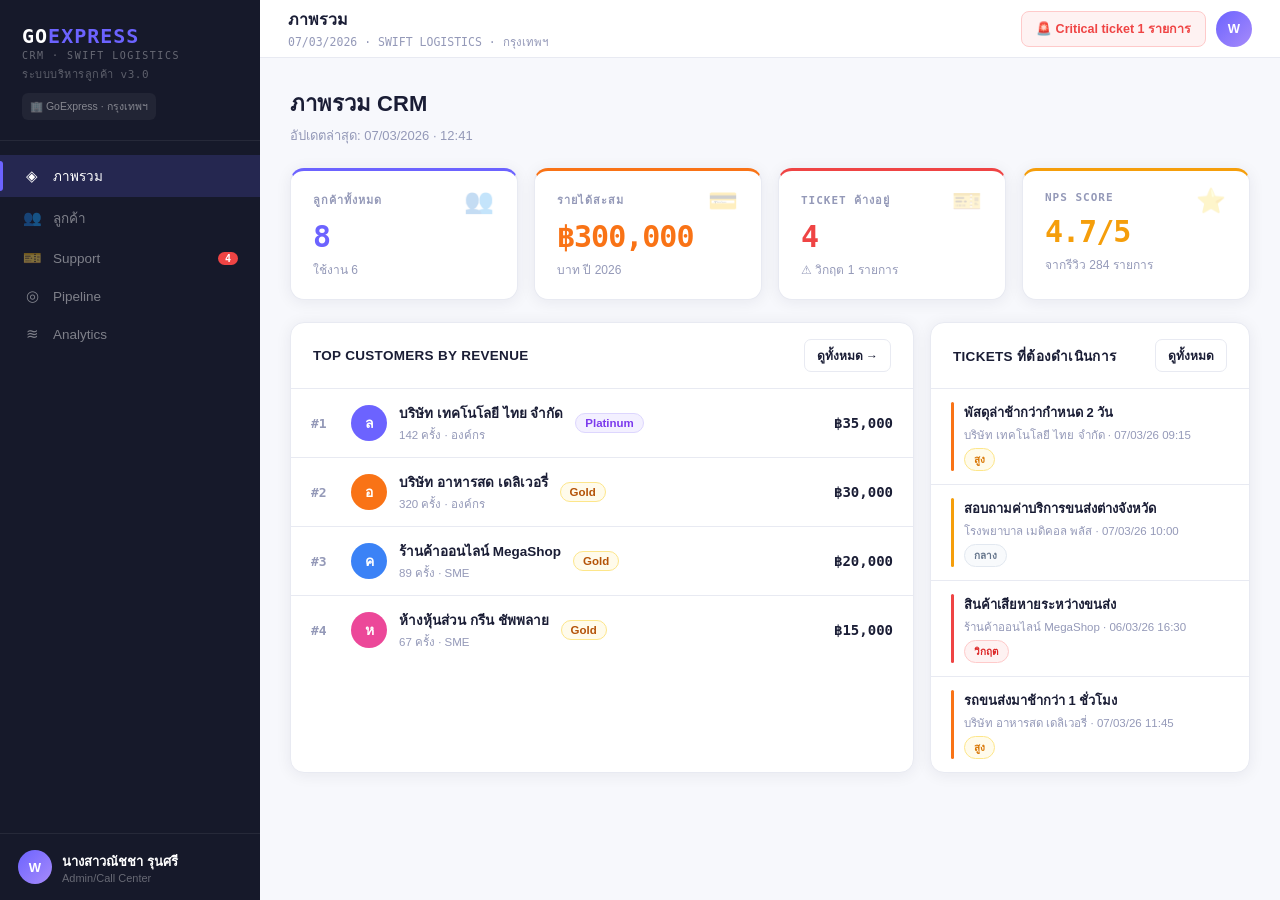
==== crm/crm.html @ b59b5605 "web" ====
<!DOCTYPE html>
<html lang="en">
<head>
    <meta charset="UTF-8">
    <meta name="viewport" content="width=device-width, initial-scale=1.0">
    <title>CRM</title>
    <link rel="stylesheet" href="crm.css">
</head>
<body>

    <!-- ════════════ SIDEBAR ════════════ -->
<aside class="sidebar">
  <div class="sb-brand">
    <div class="sb-logo">GO<span>EXPRESS</span></div>
    <div class="sb-sub">CRM · SWIFT LOGISTICS</div>
    <div class="sb-sub" style="margin-top:4px;letter-spacing:.5px;font-size:11px;color:rgba(255,255,255,.3)">ระบบบริหารลูกค้า v3.0</div>
    <div class="sb-org" style="margin-top:10px;">🏢 GoExpress · กรุงเทพฯ</div>
  </div>
  <nav class="sb-nav">
    <div class="sb-item active" data-page="overview" onclick="nav(this,'overview','ภาพรวม')">
      <span class="sb-icon">◈</span>ภาพรวม
    </div>
    <div class="sb-item" data-page="customers" onclick="nav(this,'customers','ลูกค้า')">
      <span class="sb-icon">👥</span>ลูกค้า
    </div>
    <div class="sb-item" data-page="support" onclick="nav(this,'support','Support')">
      <span class="sb-icon">🎫</span>Support<span class="sb-badge">4</span>
    </div>
    <div class="sb-item" data-page="pipeline" onclick="nav(this,'pipeline','Pipeline')">
      <span class="sb-icon">◎</span>Pipeline
    </div>
    <div class="sb-item" data-page="analytics" onclick="nav(this,'analytics','Analytics')">
      <span class="sb-icon">≋</span>Analytics
    </div>
  </nav>
  <div class="sb-footer">
    <div class="sb-avatar">W</div>
    <div>
      <div class="sb-uname">นางสาวณัชชา รุนศรี</div>
      <div class="sb-urole">Admin/Call Center</div>
    </div>
  </div>
</aside>

<!-- ════════════ MAIN ════════════ -->
<main class="main">
  <header class="topbar">
    <div>
      <div class="tb-page" id="topTitle">ภาพรวม</div>
      <div class="tb-meta" id="topMeta">07/03/2026 · SWIFT LOGISTICS · กรุงเทพฯ</div>
    </div>
    <div class="tb-right">
      <div class="critical-btn" onclick="openModal('criticalTickets')">🚨 Critical ticket 1 รายการ</div>
      <div class="ava-btn" onclick="showToast('โปรไฟล์: นางสาวพิมพ์ใจ')">W</div>
    </div>
  </header>

  <div class="content" id="mainContent">

  <!-- ═══════ PAGE: ภาพรวม ═══════ -->
  <div class="page active" id="page-overview">
    <div>
      <div style="font-size:22px;font-weight:800;color:var(--text)">ภาพรวม CRM</div>
      <div style="font-size:13px;color:var(--text-muted);margin-top:4px">อัปเดตล่าสุด: 07/03/2026 · 12:41</div>
    </div>
    <div class="stats4">
      <div class="stat-card" style="border-top-color:var(--accent)" onclick="nav(document.querySelector('[data-page=customers]'),'customers','ลูกค้า')">
        <div class="sc-label">ลูกค้าทั้งหมด <span class="sc-icon">👥</span></div>
        <div class="sc-val" style="color:var(--accent)">8</div>
        <div class="sc-sub">ใช้งาน 6</div>
      </div>
      <div class="stat-card" style="border-top-color:var(--accent2)" onclick="showToast('รายได้สะสมปี 2026')">
        <div class="sc-label">รายได้สะสม <span class="sc-icon">💳</span></div>
        <div class="sc-val" style="color:var(--accent2)">฿300,000</div>
        <div class="sc-sub">บาท ปี 2026</div>
      </div>
      <div class="stat-card" style="border-top-color:var(--red)" onclick="nav(document.querySelector('[data-page=support]'),'support','Support')">
        <div class="sc-label">TICKET ค้างอยู่ <span class="sc-icon">🎫</span></div>
        <div class="sc-val" style="color:var(--red)">4</div>
        <div class="sc-sub">⚠ วิกฤต 1 รายการ</div>
      </div>
      <div class="stat-card" style="border-top-color:var(--yellow)" onclick="showToast('NPS Score 4.7/5 จากรีวิว 284 รายการ')">
        <div class="sc-label">NPS SCORE <span class="sc-icon">⭐</span></div>
        <div class="sc-val" style="color:var(--yellow)">4.7/5</div>
        <div class="sc-sub">จากรีวิว 284 รายการ</div>
      </div>
    </div>
    <div class="two-col">
      <div class="card">
        <div class="card-head">
          <div><div class="card-title">TOP CUSTOMERS BY REVENUE</div></div>
          <button class="btn btn-outline btn-sm" onclick="nav(document.querySelector('[data-page=customers]'),'customers','ลูกค้า')">ดูทั้งหมด →</button>
        </div>
        <div>
          <div class="ov-row" onclick="selectCustomer('บริษัท เทคโนโลยี ไทย จำกัด','#6c63ff','ล','Platinum','สมหมาย ดีมาก','sommai@techth.co.th','142 ครั้ง','฿2,840K','องค์กร','94')">
            <div class="ov-rank">#1</div>
            <div class="ov-avatar" style="background:#6c63ff">ล</div>
            <div><div class="ov-name">บริษัท เทคโนโลยี ไทย จำกัด</div><div class="ov-meta">142 ครั้ง · องค์กร</div></div>
            <span class="badge b-platinum" style="margin-right:8px">Platinum</span>
            <div class="ov-val">฿35,000</div>
          </div>
          <div class="ov-row" onclick="selectCustomer('บริษัท อาหารสด เดลิเวอรี่','#f97316','อ','Gold','อนุชา ผู้จัดการ','anucha@deliv.th','320 ครั้ง','฿1,920K','องค์กร','88')">
            <div class="ov-rank">#2</div>
            <div class="ov-avatar" style="background:#f97316">อ</div>
            <div><div class="ov-name">บริษัท อาหารสด เดลิเวอรี่</div><div class="ov-meta">320 ครั้ง · องค์กร</div></div>
            <span class="badge b-gold" style="margin-right:8px">Gold</span>
            <div class="ov-val">฿30,000</div>
          </div>
          <div class="ov-row" onclick="selectCustomer('ร้านค้าออนไลน์ MegaShop','#3b82f6','ค','Gold','วิไล ค้าขาย','wilai@megashop.th','89 ครั้ง','฿890K','SME','78')">
            <div class="ov-rank">#3</div>
            <div class="ov-avatar" style="background:#3b82f6">ค</div>
            <div><div class="ov-name">ร้านค้าออนไลน์ MegaShop</div><div class="ov-meta">89 ครั้ง · SME</div></div>
            <span class="badge b-gold" style="margin-right:8px">Gold</span>
            <div class="ov-val">฿20,000</div>
          </div>
          <div class="ov-row" onclick="selectCustomer('ห้างหุ้นส่วน กรีน ชัพพลาย','#ec4899','ห','Gold','หวาน สายส่ง','hwan@green.th','67 ครั้ง','฿536K','SME','72')">
            <div class="ov-rank">#4</div>
            <div class="ov-avatar" style="background:#ec4899">ห</div>
            <div><div class="ov-name">ห้างหุ้นส่วน กรีน ชัพพลาย</div><div class="ov-meta">67 ครั้ง · SME</div></div>
            <span class="badge b-gold" style="margin-right:8px">Gold</span>
            <div class="ov-val">฿15,000</div>
          </div>
        </div>
      </div>
      <div class="card">
        <div class="card-head"><div class="card-title">TICKETS ที่ต้องดำเนินการ</div><button class="btn btn-outline btn-sm" onclick="nav(document.querySelector('[data-page=support]'),'support','Support')">ดูทั้งหมด</button></div>
        <div>
          <div class="ticket-item" onclick="openModal('ticketDetail')">
            <div class="ti-bar" style="background:var(--accent2)"></div>
            <div><div class="ti-title">พัสดุล่าช้ากว่ากำหนด 2 วัน</div><div class="ti-company">บริษัท เทคโนโลยี ไทย จำกัด · 07/03/26 09:15</div><div class="ti-time"><span class="badge b-yellow" style="font-size:10px">สูง</span></div></div>
          </div>
          <div class="ticket-item" onclick="openModal('ticketDetail')">
            <div class="ti-bar" style="background:var(--yellow)"></div>
            <div><div class="ti-title">สอบถามค่าบริการขนส่งต่างจังหวัด</div><div class="ti-company">โรงพยาบาล เมดิคอล พลัส · 07/03/26 10:00</div><div class="ti-time"><span class="badge b-gray" style="font-size:10px">กลาง</span></div></div>
          </div>
          <div class="ticket-item" onclick="openModal('ticketDetail')">
            <div class="ti-bar" style="background:var(--red)"></div>
            <div><div class="ti-title">สินค้าเสียหายระหว่างขนส่ง</div><div class="ti-company">ร้านค้าออนไลน์ MegaShop · 06/03/26 16:30</div><div class="ti-time"><span class="badge b-red" style="font-size:10px">วิกฤต</span></div></div>
          </div>
          <div class="ticket-item" onclick="openModal('ticketDetail')">
            <div class="ti-bar" style="background:var(--accent2)"></div>
            <div><div class="ti-title">รถขนส่งมาช้ากว่า 1 ชั่วโมง</div><div class="ti-company">บริษัท อาหารสด เดลิเวอรี่ · 07/03/26 11:45</div><div class="ti-time"><span class="badge b-yellow" style="font-size:10px">สูง</span></div></div>
          </div>
        </div>
      </div>
    </div>
  </div>

  <!-- ═══════ PAGE: ลูกค้า ═══════ -->
  <div class="page" id="page-customers">
    <div style="display:flex;align-items:center;justify-content:space-between">
      <div><div style="font-size:22px;font-weight:800">ลูกค้า</div><div style="font-size:13px;color:var(--text-muted);margin-top:3px">จัดการข้อมูลลูกค้าทั้งหมด</div></div>
      <button class="btn btn-accent" onclick="openModal('addCustomer')">+ ลูกค้าใหม่</button>
    </div>
    <div class="cust-layout">
      <div class="cust-left">
        <div class="cust-search"><span style="color:var(--text-muted)">🔍</span><input type="text" placeholder="ค้นหาลูกค้า ชื่อ อีเมล หรือ ID..." oninput="filterCustomers(this.value)"></div>
        <div class="cust-filters" id="custFilters">
          <div class="filter-chip active" onclick="setFilter(this,'all')">ทุกระดับ</div>
          <div class="filter-chip" onclick="setFilter(this,'platinum')">Platinum</div>
          <div class="filter-chip" onclick="setFilter(this,'gold')">Gold</div>
          <div class="filter-chip" onclick="setFilter(this,'silver')">Silver</div>
          <div class="filter-chip" onclick="setFilter(this,'bronze')">Bronze</div>
        </div>
        <div class="cust-filters">
          <div class="filter-chip active" onclick="setFilter2(this,'all')">ทุกประเภท</div>
          <div class="filter-chip" onclick="setFilter2(this,'org')">องค์กร</div>
          <div class="filter-chip" onclick="setFilter2(this,'sme')">SME</div>
          <div class="filter-chip" onclick="setFilter2(this,'person')">บุคคล</div>
        </div>
        <div class="cust-list" id="custList">
          <!-- filled by JS -->
        </div>
      </div>
      <div class="cust-detail" id="custDetail">
        <div class="cd-empty" style="display:flex;flex:1;flex-direction:column;align-items:center;justify-content:center;padding:40px">
          <div class="cd-empty-icon">👤</div>
          <div style="font-size:14px;color:var(--text-muted);margin-top:8px">เลือกลูกค้าเพื่อดูรายละเอียด</div>
        </div>
      </div>
    </div>
  </div>

  <!-- ═══════ PAGE: Support ═══════ -->
  <div class="page" id="page-support">
    <div style="display:flex;align-items:center;justify-content:space-between">
      <div><div style="font-size:22px;font-weight:800">Ticket Support</div><div style="font-size:13px;color:var(--text-muted);margin-top:3px">4 รายการที่ยังค้างอยู่</div></div>
      <button class="btn btn-accent" onclick="openModal('addTicket')">+ เปิด Ticket ใหม่</button>
    </div>
    <div class="tk-filters" id="tkFilters">
      <div class="filter-chip active" onclick="setTkFilter(this,'all')">ทั้งหมด</div>
      <div class="filter-chip" onclick="setTkFilter(this,'open')">เปิด (2)</div>
      <div class="filter-chip" onclick="setTkFilter(this,'progress')">กำลังดำเนินการ (2)</div>
      <div class="filter-chip" onclick="setTkFilter(this,'done')">แก้ไขแล้ว (2)</div>
      <div class="filter-chip" onclick="setTkFilter(this,'all')">ทุกระดับ</div>
      <div class="filter-chip" onclick="setTkFilter(this,'critical')">วิกฤต</div>
      <div class="filter-chip" onclick="setTkFilter(this,'high')">สูง</div>
      <div class="filter-chip" onclick="setTkFilter(this,'med')">กลาง</div>
      <div class="filter-chip" onclick="setTkFilter(this,'low')">ต่ำ</div>
    </div>
    <div class="tk-board">
      <div class="tk-col">
        <div class="tk-col-head"><div class="tk-col-dot" style="background:#3b82f6"></div><span class="tk-col-title">เปิด</span><span class="tk-col-cnt">2</span></div>
        <div class="tk-card p-high-card" onclick="openModal('ticketDetail')">
          <div style="display:flex;justify-content:space-between;align-items:center"><div class="tk-id">TK001</div><span class="badge b-yellow">สูง</span></div>
          <div class="tk-title">พัสดุล่าช้ากว่ากำหนด 2 วัน</div>
          <div class="tk-company">บริษัท เทคโนโลยี ไทย จำกัด</div>
          <div class="tk-footer"><span class="tk-assignee">นางสาวพิมพ์ใจ</span><span class="tk-date">07/03/26</span></div>
        </div>
        <div class="tk-card p-critical-card" onclick="openModal('ticketDetail')">
          <div style="display:flex;justify-content:space-between;align-items:center"><div class="tk-id">TK003</div><span class="badge b-red">วิกฤต</span></div>
          <div class="tk-title">สินค้าเสียหายระหว่างขนส่ง</div>
          <div class="tk-company">ร้านค้าออนไลน์ MegaShop</div>
          <div class="tk-footer"><span class="tk-assignee">นางสาวพิมพ์ใจ</span><span class="tk-date">06/03/26</span></div>
        </div>
      </div>
      <div class="tk-col">
        <div class="tk-col-head"><div class="tk-col-dot" style="background:var(--yellow)"></div><span class="tk-col-title">กำลังดำเนินการ</span><span class="tk-col-cnt">2</span></div>
        <div class="tk-card p-med-card" onclick="openModal('ticketDetail')">
          <div style="display:flex;justify-content:space-between;align-items:center"><div class="tk-id">TK002</div><span class="badge b-gray">กลาง</span></div>
          <div class="tk-title">สอบถามค่าบริการขนส่งต่างจังหวัด</div>
          <div class="tk-company">โรงพยาบาล เมดิคอล พลัส</div>
          <div class="tk-footer"><span class="tk-assignee">นายพงษ์ศักดิ์</span><span class="tk-date">07/03/26</span></div>
        </div>
        <div class="tk-card p-high-card" onclick="openModal('ticketDetail')">
          <div style="display:flex;justify-content:space-between;align-items:center"><div class="tk-id">TK005</div><span class="badge b-yellow">สูง</span></div>
          <div class="tk-title">รถขนส่งมาช้ากว่านัด 1 ชั่วโมง</div>
          <div class="tk-company">บริษัท อาหารสด เดลิเวอรี่</div>
          <div class="tk-footer"><span class="tk-assignee">นางสาวพิมพ์ใจ</span><span class="tk-date">07/03/26</span></div>
        </div>
      </div>
      <div class="tk-col">
        <div class="tk-col-head"><div class="tk-col-dot" style="background:var(--accent3)"></div><span class="tk-col-title">แก้ไขแล้ว</span><span class="tk-col-cnt">2</span></div>
        <div class="tk-card p-low-card" onclick="openModal('ticketDetail')">
          <div style="display:flex;justify-content:space-between;align-items:center"><div class="tk-id">TK004</div><span class="badge b-green">ต่ำ</span></div>
          <div class="tk-title">ขอเพิ่มรอบรับพัสดุประจำวัน</div>
          <div class="tk-company">ห้างหุ้นส่วน กรีน ชัพพลาย</div>
          <div class="tk-footer"><span class="tk-assignee">นายพงษ์ศักดิ์</span><span class="tk-date">05/03/26</span></div>
        </div>
        <div class="tk-card p-low-card" onclick="openModal('ticketDetail')">
          <div style="display:flex;justify-content:space-between;align-items:center"><div class="tk-id">TK006</div><span class="badge b-green">ต่ำ</span></div>
          <div class="tk-title">สอบถามสถานะพัสดุ</div>
          <div class="tk-company">คุณธนพล รักการส่ง</div>
          <div class="tk-footer"><span class="tk-assignee">นายพงษ์ศักดิ์</span><span class="tk-date">04/03/26</span></div>
        </div>
      </div>
    </div>
  </div>

  <!-- ═══════ PAGE: Pipeline ═══════ -->
  <div class="page" id="page-pipeline">
    <div style="display:flex;align-items:center;justify-content:space-between">
      <div><div style="font-size:22px;font-weight:800">Pipeline การขาย</div><div style="font-size:13px;color:var(--text-muted);margin-top:3px">ติดตามโอกาสการขายทั้งหมด</div></div>
      <button class="btn btn-accent" onclick="openModal('addPipeline')">+ เพิ่มดีล</button>
    </div>
    <div class="stats4">
      <div class="stat-card" style="border-top-color:var(--accent)"><div class="sc-label">มูลค่า Pipeline <span class="sc-icon">💼</span></div><div class="sc-val" style="color:var(--accent)">฿8.4M</div><div class="sc-sub">18 ดีล</div></div>
      <div class="stat-card" style="border-top-color:var(--accent3)"><div class="sc-label">ปิดแล้วเดือนนี้ <span class="sc-icon">✅</span></div><div class="sc-val" style="color:var(--accent3)">฿2.1M</div><div class="sc-sub">7 ดีล</div></div>
      <div class="stat-card" style="border-top-color:var(--accent2)"><div class="sc-label">Win Rate <span class="sc-icon">🎯</span></div><div class="sc-val" style="color:var(--accent2)">64%</div><div class="sc-sub">ดีกว่าเดือนที่แล้ว</div></div>
      <div class="stat-card" style="border-top-color:var(--yellow)"><div class="sc-label">Avg. Deal Size <span class="sc-icon">📊</span></div><div class="sc-val" style="color:var(--yellow)">฿467K</div><div class="sc-sub">ต่อดีล</div></div>
    </div>
    <div class="pipe-board">
      <div class="pipe-col">
        <div class="pipe-col-head"><span>ลีดใหม่</span><span>฿1.2M</span></div>
        <div class="pipe-card" onclick="showToast('เปิดดีล: CPF Group')">
          <div class="pc-company">CPF Group</div><div class="pc-route">กรุงเทพฯ → เชียงใหม่</div>
          <div class="pc-val">฿420K</div><div class="pc-meta">ส่ง 3 ครั้ง/สัปดาห์</div>
          <div class="pc-prob"><div style="display:flex;justify-content:space-between;font-size:10.5px;color:var(--text-muted);margin-bottom:4px"><span>โอกาส</span><span>25%</span></div><div class="prog"><div class="prog-fill" style="width:25%;background:var(--accent)"></div></div></div>
        </div>
        <div class="pipe-card" onclick="showToast('เปิดดีล: PTT Logistics')">
          <div class="pc-company">PTT Logistics</div><div class="pc-route">ระยอง → กรุงเทพฯ</div>
          <div class="pc-val">฿780K</div><div class="pc-meta">สารเคมีอุตสาหกรรม</div>
          <div class="pc-prob"><div style="display:flex;justify-content:space-between;font-size:10.5px;color:var(--text-muted);margin-bottom:4px"><span>โอกาส</span><span>30%</span></div><div class="prog"><div class="prog-fill" style="width:30%;background:var(--accent)"></div></div></div>
        </div>
        <div class="pipe-total">รวม <b>2 ดีล</b> · ฿1.2M</div>
      </div>
      <div class="pipe-col">
        <div class="pipe-col-head"><span>กำลังเจรจา</span><span>฿2.8M</span></div>
        <div class="pipe-card" onclick="showToast('เปิดดีล: Thai Union')">
          <div class="pc-company">Thai Union Group</div><div class="pc-route">สมุทรสาคร → ทั่วประเทศ</div>
          <div class="pc-val">฿1.2M</div><div class="pc-meta">อาหารแช่แข็ง รายเดือน</div>
          <div class="pc-prob"><div style="display:flex;justify-content:space-between;font-size:10.5px;color:var(--text-muted);margin-bottom:4px"><span>โอกาส</span><span>55%</span></div><div class="prog"><div class="prog-fill" style="width:55%;background:var(--yellow)"></div></div></div>
        </div>
        <div class="pipe-card" onclick="showToast('เปิดดีล: SCG')">
          <div class="pc-company">SCG Packaging</div><div class="pc-route">สระบุรี → ภาคใต้</div>
          <div class="pc-val">฿960K</div><div class="pc-meta">กระดาษ / บรรจุภัณฑ์</div>
          <div class="pc-prob"><div style="display:flex;justify-content:space-between;font-size:10.5px;color:var(--text-muted);margin-bottom:4px"><span>โอกาส</span><span>50%</span></div><div class="prog"><div class="prog-fill" style="width:50%;background:var(--yellow)"></div></div></div>
        </div>
        <div class="pipe-card" onclick="showToast('เปิดดีล: Big C')">
          <div class="pc-company">Big C Distribution</div><div class="pc-route">DC → สาขาทั่วประเทศ</div>
          <div class="pc-val">฿640K</div><div class="pc-meta">สินค้าอุปโภคบริโภค</div>
          <div class="pc-prob"><div style="display:flex;justify-content:space-between;font-size:10.5px;color:var(--text-muted);margin-bottom:4px"><span>โอกาส</span><span>45%</span></div><div class="prog"><div class="prog-fill" style="width:45%;background:var(--yellow)"></div></div></div>
        </div>
        <div class="pipe-total">รวม <b>3 ดีล</b> · ฿2.8M</div>
      </div>
      <div class="pipe-col">
        <div class="pipe-col-head"><span>เสนอราคาแล้ว</span><span>฿2.9M</span></div>
        <div class="pipe-card" onclick="showToast('เปิดดีล: Makro')">
          <div class="pc-company">Makro Food Service</div><div class="pc-route">นครราชสีมา → ภาคอีสาน</div>
          <div class="pc-val">฿1.4M</div><div class="pc-meta">อาหารสด ทุกวัน</div>
          <div class="pc-prob"><div style="display:flex;justify-content:space-between;font-size:10.5px;color:var(--text-muted);margin-bottom:4px"><span>โอกาส</span><span>72%</span></div><div class="prog"><div class="prog-fill" style="width:72%;background:var(--accent2)"></div></div></div>
        </div>
        <div class="pipe-card" onclick="showToast('เปิดดีล: Central')">
          <div class="pc-company">Central Retail</div><div class="pc-route">กรุงเทพฯ → หัวเมือง</div>
          <div class="pc-val">฿1.5M</div><div class="pc-meta">แฟชั่น / ไลฟ์สไตล์</div>
          <div class="pc-prob"><div style="display:flex;justify-content:space-between;font-size:10.5px;color:var(--text-muted);margin-bottom:4px"><span>โอกาส</span><span>68%</span></div><div class="prog"><div class="prog-fill" style="width:68%;background:var(--accent2)"></div></div></div>
        </div>
        <div class="pipe-total">รวม <b>2 ดีล</b> · ฿2.9M</div>
      </div>
      <div class="pipe-col">
        <div class="pipe-col-head"><span>ปิดแล้ว ✅</span><span>฿1.5M</span></div>
        <div class="pipe-card" onclick="showToast('ดีลปิดแล้ว: Bangkok Glass','success')" style="border:1px solid #a7f3d0">
          <div class="pc-company">Bangkok Glass</div><div class="pc-route">บางกอกน้อย → โรงงาน</div>
          <div class="pc-val" style="color:var(--accent3)">฿520K</div><div class="pc-meta">แก้ว / เปราะบาง</div>
          <span class="badge b-green" style="margin-top:8px">ปิดแล้ว</span>
        </div>
        <div class="pipe-card" onclick="showToast('ดีลปิดแล้ว: Isuzu','success')" style="border:1px solid #a7f3d0">
          <div class="pc-company">Isuzu Motors Thailand</div><div class="pc-route">ชลบุรี → ทั่วประเทศ</div>
          <div class="pc-val" style="color:var(--accent3)">฿980K</div><div class="pc-meta">ชิ้นส่วนยานยนต์</div>
          <span class="badge b-green" style="margin-top:8px">ปิดแล้ว</span>
        </div>
        <div class="pipe-total">รวม <b>2 ดีล</b> · ฿1.5M</div>
      </div>
    </div>
  </div>

  <!-- ═══════ PAGE: Analytics ═══════ -->
  <div class="page" id="page-analytics">
    <div><div style="font-size:22px;font-weight:800">Analytics</div><div style="font-size:13px;color:var(--text-muted);margin-top:3px">ข้อมูลสถิติและแนวโน้ม</div></div>
    <div class="stats3">
      <div class="stat-card" style="border-top-color:var(--accent)"><div class="sc-label">ยอดขายรวม YTD</div><div class="sc-val" style="color:var(--accent)">฿450,000</div><div class="sc-sub">เพิ่มขึ้น 18% YoY</div></div>
      <div class="stat-card" style="border-top-color:var(--accent3)"><div class="sc-label">อัตราแก้ Ticket</div><div class="sc-val" style="color:var(--accent3)">33%</div><div class="sc-sub">2/6 resolved</div></div>
      <div class="stat-card" style="border-top-color:var(--yellow)"><div class="sc-label">Avg. Response Time</div><div class="sc-val" style="color:var(--yellow)">4.2h</div><div class="sc-sub">ลดลง 0.8h จากเดือนก่อน</div></div>
    </div>
    <div class="card">
      <div class="bar-chart-wrap">
        <div class="bar-chart-title">REVENUE TREND (บาท) — 2025</div>
        <div class="bar-chart" id="revenueChart"></div>
      </div>
    </div>
    <div class="two-col-eq">
      <div class="card">
        <div class="card-head"><div class="card-title">CUSTOMER TIER DISTRIBUTION</div></div>
        <div style="padding:16px 22px;display:flex;flex-direction:column;gap:12px">
          <div class="dist-row"><div class="dist-name" style="color:#7c3aed">Platinum</div><div class="dist-bar-wrap"><div class="dist-fill" style="width:25%;background:#7c3aed"></div></div><div class="dist-cnt">2 (25%)</div></div>
          <div class="dist-row"><div class="dist-name" style="color:#b45309">Gold</div><div class="dist-bar-wrap"><div class="dist-fill" style="width:37.5%;background:#f59e0b"></div></div><div class="dist-cnt">3 (38%)</div></div>
          <div class="dist-row"><div class="dist-name" style="color:#64748b">Silver</div><div class="dist-bar-wrap"><div class="dist-fill" style="width:25%;background:#94a3b8"></div></div><div class="dist-cnt">2 (25%)</div></div>
          <div class="dist-row"><div class="dist-name" style="color:#c2410c">Bronze</div><div class="dist-bar-wrap"><div class="dist-fill" style="width:12.5%;background:#f97316"></div></div><div class="dist-cnt">1 (13%)</div></div>
        </div>
      </div>
      <div class="card">
        <div class="card-head"><div class="card-title">CUSTOMER TYPE</div></div>
        <div style="padding:16px 22px;display:flex;flex-direction:column;gap:12px">
          <div class="dist-row"><div class="dist-name" style="color:var(--accent)">องค์กร</div><div class="dist-bar-wrap"><div class="dist-fill" style="width:37.5%;background:var(--accent)"></div></div><div class="dist-cnt">3 (38%)</div></div>
          <div class="dist-row"><div class="dist-name" style="color:#06b6d4">SME</div><div class="dist-bar-wrap"><div class="dist-fill" style="width:37.5%;background:#06b6d4"></div></div><div class="dist-cnt">3 (38%)</div></div>
          <div class="dist-row"><div class="dist-name" style="color:var(--accent3)">บุคคล</div><div class="dist-bar-wrap"><div class="dist-fill" style="width:25%;background:var(--accent3)"></div></div><div class="dist-cnt">2 (25%)</div></div>
        </div>
        <div style="border-top:1px solid var(--border);padding:16px 22px">
          <div class="dist-row" style="border:none;padding:0"><div style="font-size:10.5px;font-weight:600;text-transform:uppercase;letter-spacing:1px;color:var(--text-muted);font-family:'IBM Plex Mono',monospace;margin-bottom:12px">TICKET RESOLUTION RATE</div></div>
          <div style="display:flex;align-items:center;gap:20px">
            <div><div style="font-size:34px;font-weight:800;color:var(--accent3);font-family:'IBM Plex Mono',monospace">33%</div><div style="font-size:12px;color:var(--text-muted);margin-top:4px">2/6 resolved</div></div>
            <div class="kpi-circle"><div class="kpi-pct">✓</div></div>
          </div>
        </div>
      </div>
    </div>
  </div>

  </div><!-- /content -->
</main>

<!-- ════ MODAL: Add Customer ════ -->
<div class="modal-overlay" id="modal-addCustomer">
  <div class="modal">
    <div class="modal-head"><div class="modal-title">+ ลูกค้าใหม่</div><div class="modal-close" onclick="closeModal('addCustomer')">✕</div></div>
    <div class="modal-body">
      <div class="form-row"><div class="form-group"><label class="form-label">ชื่อบริษัท / ชื่อ *</label><input class="form-input" id="newCustName" placeholder="เช่น บริษัท ABC จำกัด"></div><div class="form-group"><label class="form-label">ระดับ</label><select class="form-select"><option>Platinum</option><option>Gold</option><option>Silver</option><option>Bronze</option></select></div></div>
      <div class="form-row"><div class="form-group"><label class="form-label">ผู้ติดต่อ</label><input class="form-input" placeholder="ชื่อ-นามสกุล"></div><div class="form-group"><label class="form-label">ประเภท</label><select class="form-select"><option>องค์กร</option><option>SME</option><option>บุคคล</option></select></div></div>
      <div class="form-row"><div class="form-group"><label class="form-label">อีเมล</label><input class="form-input" type="email" placeholder="email@company.com"></div><div class="form-group"><label class="form-label">โทรศัพท์</label><input class="form-input" placeholder="0XX-XXX-XXXX"></div></div>
    </div>
    <div class="modal-foot"><button class="btn btn-ghost" onclick="closeModal('addCustomer')">ยกเลิก</button><button class="btn btn-accent" onclick="saveNewCustomer()">💾 บันทึก</button></div>
  </div>
</div>

<!-- ════ MODAL: Add Ticket ════ -->
<div class="modal-overlay" id="modal-addTicket">
  <div class="modal">
    <div class="modal-head"><div class="modal-title">🎫 เปิด Ticket ใหม่</div><div class="modal-close" onclick="closeModal('addTicket')">✕</div></div>
    <div class="modal-body">
      <div class="form-row"><div class="form-group"><label class="form-label">ลูกค้า *</label><select class="form-select"><option>บริษัท เทคโนโลยี ไทย จำกัด</option><option>ร้านค้าออนไลน์ MegaShop</option><option>โรงพยาบาล เมดิคอล พลัส</option></select></div><div class="form-group"><label class="form-label">ระดับความสำคัญ</label><select class="form-select"><option>วิกฤต</option><option>สูง</option><option>กลาง</option><option>ต่ำ</option></select></div></div>
      <div class="form-group"><label class="form-label">หัวข้อปัญหา *</label><input class="form-input" placeholder="อธิบายปัญหาโดยย่อ..."></div>
      <div class="form-group"><label class="form-label">รายละเอียด</label><textarea class="form-input" rows="3" placeholder="รายละเอียดเพิ่มเติม..."></textarea></div>
      <div class="form-group"><label class="form-label">มอบหมายให้</label><select class="form-select"><option>นางสาวพิมพ์ใจ</option><option>นายพงษ์ศักดิ์</option></select></div>
    </div>
    <div class="modal-foot"><button class="btn btn-ghost" onclick="closeModal('addTicket')">ยกเลิก</button><button class="btn btn-accent" onclick="saveTicket()">🎫 เปิด Ticket</button></div>
  </div>
</div>

<!-- ════ MODAL: Ticket Detail ════ -->
<div class="modal-overlay" id="modal-ticketDetail">
  <div class="modal modal-wide">
    <div class="modal-head"><div class="modal-title">🎫 TK003 — สินค้าเสียหายระหว่างขนส่ง</div><div class="modal-close" onclick="closeModal('ticketDetail')">✕</div></div>
    <div class="modal-body">
      <div style="display:flex;gap:10px;flex-wrap:wrap">
        <span class="badge b-red">วิกฤต</span>
        <span class="badge b-yellow">กำลังดำเนินการ</span>
        <span style="font-size:12px;color:var(--text-muted);padding:4px 0">ร้านค้าออนไลน์ MegaShop · 06/03/26 16:30</span>
      </div>
      <div style="background:var(--bg);border-radius:10px;padding:14px;border:1px solid var(--border);font-size:13.5px;color:var(--text-mid);line-height:1.7">
        ลูกค้าแจ้งว่าสินค้าได้รับความเสียหายระหว่างการขนส่ง รูปถ่ายได้รับแล้ว กำลังประสานงานกับทีมควบคุมคุณภาพและทีมขนส่ง
      </div>
      <div class="form-row">
        <div class="form-group"><label class="form-label">สถานะ</label><select class="form-select"><option>กำลังดำเนินการ</option><option>เปิด</option><option>แก้ไขแล้ว</option></select></div>
        <div class="form-group"><label class="form-label">มอบหมายให้</label><select class="form-select"><option>นางสาวพิมพ์ใจ</option><option>นายพงษ์ศักดิ์</option></select></div>
      </div>
      <div class="form-group"><label class="form-label">บันทึกเพิ่มเติม</label><textarea class="form-input" rows="2" placeholder="เพิ่มหมายเหตุ..."></textarea></div>
    </div>
    <div class="modal-foot">
      <button class="btn btn-red btn-sm" onclick="closeModal('ticketDetail');showToast('ปิด Ticket TK003 แล้ว','success')">ปิด Ticket</button>
      <button class="btn btn-ghost" onclick="closeModal('ticketDetail')">ยกเลิก</button>
      <button class="btn btn-accent" onclick="closeModal('ticketDetail');showToast('บันทึกการอัปเดต TK003 แล้ว','success')">💾 บันทึก</button>
    </div>
  </div>
</div>

<!-- ════ MODAL: Add Pipeline ════ -->
<div class="modal-overlay" id="modal-addPipeline">
  <div class="modal">
    <div class="modal-head"><div class="modal-title">💼 เพิ่มดีลใหม่</div><div class="modal-close" onclick="closeModal('addPipeline')">✕</div></div>
    <div class="modal-body">
      <div class="form-row"><div class="form-group"><label class="form-label">ชื่อบริษัท *</label><input class="form-input" placeholder="ชื่อลูกค้า"></div><div class="form-group"><label class="form-label">มูลค่าดีล (บาท)</label><input class="form-input" type="number" placeholder="0"></div></div>
      <div class="form-row"><div class="form-group"><label class="form-label">เส้นทาง</label><input class="form-input" placeholder="ต้นทาง → ปลายทาง"></div><div class="form-group"><label class="form-label">ขั้นตอน</label><select class="form-select"><option>ลีดใหม่</option><option>กำลังเจรจา</option><option>เสนอราคาแล้ว</option></select></div></div>
      <div class="form-row"><div class="form-group"><label class="form-label">โอกาสปิด (%)</label><input class="form-input" type="number" min="0" max="100" placeholder="50"></div><div class="form-group"><label class="form-label">วันปิดคาดการณ์</label><input class="form-input" type="date"></div></div>
    </div>
    <div class="modal-foot"><button class="btn btn-ghost" onclick="closeModal('addPipeline')">ยกเลิก</button><button class="btn btn-accent" onclick="closeModal('addPipeline');showToast('เพิ่มดีลใหม่สำเร็จ!','success')">💾 บันทึก</button></div>
  </div>
</div>

<!-- ════ MODAL: Critical Tickets ════ -->
<div class="modal-overlay" id="modal-criticalTickets">
  <div class="modal">
    <div class="modal-head" style="background:#7f1d1d"><div class="modal-title">🚨 Critical Tickets</div><div class="modal-close" onclick="closeModal('criticalTickets')">✕</div></div>
    <div class="modal-body" style="gap:10px">
      <div style="background:#fef2f2;border:1.5px solid #fecaca;border-radius:10px;padding:14px">
        <div style="display:flex;justify-content:space-between;align-items:center"><span style="font-family:'IBM Plex Mono',monospace;font-size:11px;color:var(--text-muted)">TK003</span><span class="badge b-red">วิกฤต</span></div>
        <div style="font-size:14px;font-weight:700;color:var(--text);margin:6px 0">สินค้าเสียหายระหว่างขนส่ง</div>
        <div style="font-size:12.5px;color:var(--text-muted)">ร้านค้าออนไลน์ MegaShop · นางสาวพิมพ์ใจ</div>
        <div style="margin-top:10px;display:flex;gap:8px">
          <button class="btn btn-red btn-sm" onclick="closeModal('criticalTickets');openModal('ticketDetail')">เปิดดู Ticket</button>
          <button class="btn btn-ghost btn-sm" onclick="closeModal('criticalTickets')">ปิด</button>
        </div>
      </div>
    </div>
  </div>
</div>

<div class="toast-wrap" id="toastWrap"></div>
    <script src="crm.js"></script>
</body>
</html>
---- crm/crm.css ----
:root {
  --sidebar-bg: #16192a;
  --sidebar-w: 260px;
  --accent: #6c63ff;
  --accent2: #f97316;
  --accent3: #10b981;
  --red: #ef4444;
  --yellow: #f59e0b;
  --blue: #3b82f6;
  --bg: #f7f8fc;
  --white: #ffffff;
  --border: #e8eaf2;
  --text: #1a1d35;
  --text-mid: #4b5068;
  --text-muted: #9499b8;
  --shadow: 0 2px 16px rgba(26,29,53,.07);
  --shadow-md: 0 4px 24px rgba(26,29,53,.1);
}
*{margin:0;padding:0;box-sizing:border-box;}
body{display:flex;height:100vh;overflow:hidden;font-family:'Sarabun',sans-serif;font-size:14px;background:var(--bg);color:var(--text);}

/* ══ SIDEBAR ══ */
.sidebar{width:var(--sidebar-w);background:var(--sidebar-bg);display:flex;flex-direction:column;flex-shrink:0;overflow:hidden;position:relative;}
.sb-brand{padding:24px 22px 20px;border-bottom:1px solid rgba(255,255,255,.07);}
.sb-logo{font-family:'IBM Plex Mono',monospace;font-size:20px;font-weight:600;color:#fff;letter-spacing:1px;}
.sb-logo span{color:var(--accent);}
.sb-sub{font-size:10px;color:rgba(255,255,255,.35);letter-spacing:1.5px;margin-top:2px;font-family:'IBM Plex Mono',monospace;}
.sb-org{font-size:10.5px;color:rgba(255,255,255,.45);margin-top:8px;padding:5px 8px;background:rgba(255,255,255,.05);border-radius:6px;display:inline-block;}
.sb-nav{flex:1;padding:14px 0;overflow-y:auto;}
.sb-item{display:flex;align-items:center;gap:11px;padding:10px 22px;cursor:pointer;color:rgba(255,255,255,.45);font-size:13.5px;font-weight:500;transition:all .18s;position:relative;border-radius:0;user-select:none;}
.sb-item:hover{color:rgba(255,255,255,.85);background:rgba(255,255,255,.05);}
.sb-item.active{color:#fff;background:rgba(108,99,255,.18);}
.sb-item.active::before{content:'';position:absolute;left:0;top:6px;bottom:6px;width:3px;background:var(--accent);border-radius:0 3px 3px 0;}
.sb-icon{font-size:15px;width:20px;text-align:center;}
.sb-badge{margin-left:auto;background:var(--red);color:#fff;border-radius:20px;padding:1px 7px;font-size:10px;font-weight:700;font-family:'IBM Plex Mono',monospace;}
.sb-footer{padding:16px 18px;border-top:1px solid rgba(255,255,255,.07);display:flex;align-items:center;gap:10px;}
.sb-avatar{width:34px;height:34px;border-radius:50%;background:linear-gradient(135deg,var(--accent),#a78bfa);display:flex;align-items:center;justify-content:center;font-weight:700;font-size:13px;color:#fff;flex-shrink:0;}
.sb-uname{font-size:13px;font-weight:600;color:#fff;}
.sb-urole{font-size:11px;color:rgba(255,255,255,.35);}

/* ══ MAIN ══ */
.main{flex:1;display:flex;flex-direction:column;overflow:hidden;}
.topbar{background:var(--white);border-bottom:1px solid var(--border);padding:0 28px;height:58px;display:flex;align-items:center;gap:14px;flex-shrink:0;}
.tb-page{font-weight:700;font-size:16px;color:var(--text);}
.tb-meta{font-size:11.5px;color:var(--text-muted);margin-top:1px;font-family:'IBM Plex Mono',monospace;}
.tb-right{margin-left:auto;display:flex;align-items:center;gap:10px;}
.critical-btn{display:flex;align-items:center;gap:7px;padding:7px 14px;border-radius:8px;background:#fef2f2;border:1.5px solid #fecaca;color:var(--red);font-size:12.5px;font-weight:600;cursor:pointer;transition:all .15s;}
.critical-btn:hover{background:var(--red);color:#fff;border-color:var(--red);}
.ava-btn{width:36px;height:36px;border-radius:50%;background:linear-gradient(135deg,var(--accent),#a78bfa);display:flex;align-items:center;justify-content:center;font-weight:700;font-size:13px;color:#fff;cursor:pointer;}

/* ══ CONTENT ══ */
.content{flex:1;overflow-y:auto;padding:28px 30px;display:flex;flex-direction:column;gap:22px;}
.page{display:none;flex-direction:column;gap:22px;}
.page.active{display:flex;animation:fadeUp .28s ease;}
@keyframes fadeUp{from{opacity:0;transform:translateY(8px)}to{opacity:1;transform:translateY(0)}}

/* ══ BUTTONS ══ */
.btn{padding:9px 18px;border-radius:9px;border:none;cursor:pointer;font-size:13px;font-family:'Sarabun',sans-serif;font-weight:600;display:inline-flex;align-items:center;gap:6px;transition:all .18s;}
.btn-accent{background:var(--accent);color:#fff;}
.btn-accent:hover{background:#5a52e0;transform:translateY(-1px);box-shadow:0 4px 14px rgba(108,99,255,.3);}
.btn-orange{background:var(--accent2);color:#fff;}
.btn-orange:hover{background:#ea6c0a;transform:translateY(-1px);}
.btn-outline{background:var(--white);color:var(--text);border:1.5px solid var(--border);}
.btn-outline:hover{border-color:var(--accent);color:var(--accent);}
.btn-ghost{background:transparent;color:var(--text-mid);border:1.5px solid var(--border);}
.btn-ghost:hover{background:var(--bg);color:var(--text);}
.btn-red{background:#fef2f2;color:var(--red);border:1.5px solid #fecaca;}
.btn-red:hover{background:var(--red);color:#fff;border-color:var(--red);}
.btn-sm{padding:6px 12px;font-size:12px;border-radius:7px;}

/* ══ CARDS ══ */
.card{background:var(--white);border-radius:14px;box-shadow:var(--shadow);border:1px solid var(--border);overflow:hidden;}
.card-head{padding:16px 22px;border-bottom:1px solid var(--border);display:flex;align-items:center;justify-content:space-between;}
.card-title{font-weight:700;font-size:13.5px;color:var(--text);letter-spacing:.3px;text-transform:uppercase;}
.ch-sub{font-size:11px;color:var(--text-muted);font-family:'IBM Plex Mono',monospace;margin-top:2px;}

/* ══ STAT CARDS ══ */
.stats4{display:grid;grid-template-columns:repeat(4,1fr);gap:16px;}
.stats3{display:grid;grid-template-columns:repeat(3,1fr);gap:16px;}
.stat-card{background:var(--white);border-radius:14px;padding:20px 22px;box-shadow:var(--shadow);border:1px solid var(--border);border-top:3px solid transparent;cursor:pointer;transition:all .2s;}
.stat-card:hover{transform:translateY(-2px);box-shadow:var(--shadow-md);}
.sc-label{font-size:11px;font-weight:600;text-transform:uppercase;letter-spacing:1px;color:var(--text-muted);font-family:'IBM Plex Mono',monospace;margin-bottom:10px;}
.sc-val{font-size:30px;font-weight:800;color:var(--text);font-family:'IBM Plex Mono',monospace;letter-spacing:-1px;}
.sc-sub{font-size:12px;color:var(--text-muted);margin-top:6px;}
.sc-icon{float:right;font-size:24px;opacity:.25;margin-top:-4px;}

/* ══ BADGES ══ */
.badge{display:inline-flex;align-items:center;padding:3px 9px;border-radius:20px;font-size:11.5px;font-weight:600;}
.b-platinum{background:#f3f0ff;color:#7c3aed;border:1px solid #ddd6fe;}
.b-gold{background:#fffbeb;color:#b45309;border:1px solid #fde68a;}
.b-silver{background:#f8fafc;color:#64748b;border:1px solid #e2e8f0;}
.b-bronze{background:#fff7ed;color:#c2410c;border:1px solid #fed7aa;}
.b-green{background:#ecfdf5;color:#059669;border:1px solid #a7f3d0;}
.b-yellow{background:#fffbeb;color:#d97706;border:1px solid #fde68a;}
.b-red{background:#fef2f2;color:#dc2626;border:1px solid #fecaca;}
.b-blue{background:#eff6ff;color:#2563eb;border:1px solid #bfdbfe;}
.b-gray{background:#f8fafc;color:#64748b;border:1px solid #e2e8f0;}
.b-critical{background:#fef2f2;color:var(--red);font-size:10.5px;font-weight:700;padding:2px 8px;}
.priority-dot{width:8px;height:8px;border-radius:50%;display:inline-block;margin-right:5px;}
.p-critical{background:var(--red);}
.p-high{background:var(--accent2);}
.p-med{background:var(--yellow);}
.p-low{background:var(--accent3);}

/* ══ TABLE ══ */
table{width:100%;border-collapse:collapse;}
thead th{padding:10px 20px;text-align:left;font-size:10.5px;color:var(--text-muted);text-transform:uppercase;letter-spacing:1px;font-family:'IBM Plex Mono',monospace;font-weight:500;background:var(--bg);border-bottom:1px solid var(--border);}
tbody tr{border-bottom:1px solid var(--border);transition:background .12s;cursor:pointer;}
tbody tr:hover{background:#fafbff;}
tbody tr:last-child{border-bottom:none;}
td{padding:13px 20px;vertical-align:middle;font-size:13px;}
tfoot td{padding:10px 20px;font-size:12px;color:var(--text-muted);background:var(--bg);border-top:1px solid var(--border);}
.act-btns{display:flex;gap:5px;}
.ab{width:28px;height:28px;border-radius:7px;border:1.5px solid var(--border);background:var(--white);color:var(--text-muted);cursor:pointer;font-size:12px;display:inline-flex;align-items:center;justify-content:center;transition:all .15s;}
.ab:hover{background:var(--accent);color:#fff;border-color:var(--accent);}
.ab.del:hover{background:var(--red);border-color:var(--red);}

/* ══ PROGRESS ══ */
.prog{height:6px;background:var(--bg);border-radius:3px;overflow:hidden;border:1px solid var(--border);}
.prog-fill{height:100%;border-radius:3px;}

/* ══ 2-COL ══ */
.two-col{display:grid;grid-template-columns:1fr 320px;gap:16px;}
.two-col-eq{display:grid;grid-template-columns:1fr 1fr;gap:16px;}
.r-stack{display:flex;flex-direction:column;gap:16px;}

/* ══ CUSTOMER LIST (page) ══ */
.cust-layout{display:grid;grid-template-columns:1fr 1fr;gap:16px;height:calc(100vh - 160px);}
.cust-left{display:flex;flex-direction:column;gap:10px;overflow:hidden;}
.cust-filters{display:flex;flex-wrap:wrap;gap:6px;}
.filter-chip{padding:5px 13px;border-radius:20px;font-size:12.5px;font-weight:600;cursor:pointer;border:1.5px solid var(--border);background:var(--white);color:var(--text-muted);transition:all .15s;}
.filter-chip.active{background:var(--accent);color:#fff;border-color:var(--accent);}
.filter-chip:hover:not(.active){border-color:var(--accent);color:var(--accent);}
.cust-search{display:flex;align-items:center;gap:8px;background:var(--white);border:1.5px solid var(--border);border-radius:10px;padding:9px 14px;}
.cust-search input{background:transparent;border:none;outline:none;font-size:13px;font-family:'Sarabun',sans-serif;color:var(--text);width:100%;}
.cust-search input::placeholder{color:var(--text-muted);}
.cust-search:focus-within{border-color:var(--accent);}
.cust-list{flex:1;overflow-y:auto;display:flex;flex-direction:column;gap:8px;}
.cust-row{background:var(--white);border-radius:12px;border:1.5px solid var(--border);padding:14px 16px;cursor:pointer;transition:all .18s;display:flex;align-items:center;gap:12px;}
.cust-row:hover{border-color:var(--accent);transform:translateX(2px);}
.cust-row.selected{border-color:var(--accent);background:#fafbff;box-shadow:0 0 0 3px rgba(108,99,255,.1);}
.cr-avatar{width:42px;height:42px;border-radius:50%;display:flex;align-items:center;justify-content:center;font-size:16px;font-weight:800;color:#fff;flex-shrink:0;}
.cr-name{font-size:14px;font-weight:700;color:var(--text);}
.cr-contact{font-size:11.5px;color:var(--text-muted);margin-top:2px;}
.cr-meta{font-size:11px;color:var(--text-muted);margin-top:5px;display:flex;gap:10px;}
.cr-right{margin-left:auto;text-align:right;flex-shrink:0;}
.cr-score{font-size:18px;font-weight:800;font-family:'IBM Plex Mono',monospace;}
.cr-ticket{font-size:11px;font-weight:600;margin-top:3px;}
.cust-detail{background:var(--white);border-radius:14px;border:1px solid var(--border);box-shadow:var(--shadow);overflow:hidden;display:flex;flex-direction:column;}
.cd-head{background:var(--sidebar-bg);padding:24px;display:flex;gap:14px;align-items:center;}
.cd-avatar{width:56px;height:56px;border-radius:50%;display:flex;align-items:center;justify-content:center;font-size:22px;font-weight:800;color:#fff;flex-shrink:0;}
.cd-name{font-size:18px;font-weight:800;color:#fff;}
.cd-contact{font-size:12px;color:rgba(255,255,255,.5);margin-top:4px;}
.cd-body{flex:1;overflow-y:auto;padding:20px;}
.cd-section{margin-bottom:18px;}
.cd-sec-title{font-size:10.5px;font-weight:600;color:var(--text-muted);text-transform:uppercase;letter-spacing:1.2px;font-family:'IBM Plex Mono',monospace;margin-bottom:10px;}
.cd-grid{display:grid;grid-template-columns:1fr 1fr;gap:8px;}
.cd-field{background:var(--bg);border-radius:9px;padding:10px 12px;border:1px solid var(--border);}
.cd-flabel{font-size:10.5px;color:var(--text-muted);font-weight:500;}
.cd-fval{font-size:13px;font-weight:700;color:var(--text);margin-top:2px;}
.cd-actions{display:flex;gap:8px;flex-wrap:wrap;padding:16px 20px;border-top:1px solid var(--border);}
.cd-empty{display:flex;flex-direction:column;align-items:center;justify-content:center;flex:1;color:var(--text-muted);gap:10px;}
.cd-empty-icon{font-size:52px;opacity:.25;}

/* ══ SUPPORT / TICKETS ══ */
.tk-board{display:grid;grid-template-columns:repeat(3,1fr);gap:14px;}
.tk-col{background:var(--bg);border-radius:12px;padding:14px;border:1px solid var(--border);}
.tk-col-head{display:flex;align-items:center;gap:8px;margin-bottom:12px;}
.tk-col-dot{width:10px;height:10px;border-radius:50%;}
.tk-col-title{font-size:12px;font-weight:700;color:var(--text);text-transform:uppercase;letter-spacing:.8px;font-family:'IBM Plex Mono',monospace;}
.tk-col-cnt{margin-left:auto;font-size:11px;font-weight:700;color:var(--text-muted);font-family:'IBM Plex Mono',monospace;}
.tk-card{background:var(--white);border-radius:10px;border:1px solid var(--border);padding:14px;box-shadow:var(--shadow);cursor:pointer;transition:all .2s;margin-bottom:10px;border-left:3px solid transparent;}
.tk-card:hover{transform:translateY(-2px);box-shadow:var(--shadow-md);}
.tk-card.p-critical-card{border-left-color:var(--red);}
.tk-card.p-high-card{border-left-color:var(--accent2);}
.tk-card.p-med-card{border-left-color:var(--yellow);}
.tk-card.p-low-card{border-left-color:var(--accent3);}
.tk-id{font-family:'IBM Plex Mono',monospace;font-size:11px;color:var(--text-muted);font-weight:500;}
.tk-title{font-size:13.5px;font-weight:700;color:var(--text);margin:5px 0;}
.tk-company{font-size:12px;color:var(--text-mid);}
.tk-footer{display:flex;justify-content:space-between;align-items:center;margin-top:10px;}
.tk-assignee{font-size:11px;color:var(--text-muted);}
.tk-date{font-size:10.5px;color:var(--text-muted);font-family:'IBM Plex Mono',monospace;}
.tk-filters{display:flex;flex-wrap:wrap;gap:6px;}

/* ══ PIPELINE ══ */
.pipe-board{display:grid;grid-template-columns:repeat(4,1fr);gap:12px;}
.pipe-col{background:var(--bg);border-radius:12px;padding:12px;border:1px solid var(--border);}
.pipe-col-head{font-size:11px;font-weight:700;text-transform:uppercase;letter-spacing:.8px;color:var(--text-muted);margin-bottom:10px;font-family:'IBM Plex Mono',monospace;display:flex;justify-content:space-between;}
.pipe-card{background:var(--white);border-radius:10px;padding:12px;border:1px solid var(--border);box-shadow:var(--shadow);cursor:pointer;transition:all .2s;margin-bottom:8px;}
.pipe-card:hover{transform:translateY(-2px);box-shadow:var(--shadow-md);}
.pc-company{font-size:13px;font-weight:700;color:var(--text);}
.pc-route{font-size:11.5px;color:var(--text-muted);margin-top:3px;}
.pc-val{font-size:13px;font-weight:700;color:var(--accent2);font-family:'IBM Plex Mono',monospace;margin-top:8px;}
.pc-meta{font-size:11px;color:var(--text-muted);margin-top:4px;}
.pc-prob{margin-top:8px;}
.pipe-total{background:var(--white);border-radius:10px;padding:10px 12px;border:1px solid var(--border);font-size:12px;color:var(--text-muted);text-align:center;}
.pipe-total b{color:var(--accent);font-family:'IBM Plex Mono',monospace;}

/* ══ ANALYTICS ══ */
.bar-chart-wrap{padding:20px 22px;position:relative;}
.bar-chart-title{font-size:10.5px;font-weight:600;text-transform:uppercase;letter-spacing:1px;color:var(--text-muted);font-family:'IBM Plex Mono',monospace;margin-bottom:16px;}
.bar-chart{display:flex;gap:8px;align-items:flex-end;height:160px;}
.bar-item{flex:1;display:flex;flex-direction:column;align-items:center;gap:5px;}
.bar{width:100%;border-radius:5px 5px 0 0;min-height:4px;transition:all .5s ease;cursor:pointer;position:relative;}
.bar:hover{opacity:.8;transform:scaleY(1.03);transform-origin:bottom;}
.bar-lbl{font-size:10px;color:var(--text-muted);font-family:'IBM Plex Mono',monospace;}
.bar-v{font-size:9px;color:var(--text-muted);position:absolute;top:-16px;left:50%;transform:translateX(-50%);white-space:nowrap;}
.dist-row{display:flex;align-items:center;gap:10px;padding:8px 0;border-bottom:1px solid var(--border);}
.dist-row:last-child{border-bottom:none;}
.dist-name{width:70px;font-size:12.5px;font-weight:600;color:var(--text);}
.dist-bar-wrap{flex:1;height:8px;background:var(--bg);border-radius:4px;overflow:hidden;border:1px solid var(--border);}
.dist-fill{height:100%;border-radius:4px;}
.dist-cnt{font-size:12px;color:var(--text-muted);min-width:80px;text-align:right;font-family:'IBM Plex Mono',monospace;}
.kpi-circle{width:80px;height:80px;border-radius:50%;border:4px solid var(--accent3);display:flex;align-items:center;justify-content:center;flex-direction:column;flex-shrink:0;}
.kpi-pct{font-size:20px;font-weight:800;color:var(--accent3);font-family:'IBM Plex Mono',monospace;}

/* ══ OVERVIEW (dashboard) ══ */
.ov-row{display:flex;align-items:center;gap:12px;padding:13px 20px;border-bottom:1px solid var(--border);transition:background .12s;cursor:pointer;}
.ov-row:hover{background:#fafbff;}
.ov-row:last-child{border-bottom:none;}
.ov-rank{font-size:13px;font-weight:700;color:var(--text-muted);min-width:28px;font-family:'IBM Plex Mono',monospace;}
.ov-avatar{width:36px;height:36px;border-radius:50%;display:flex;align-items:center;justify-content:center;font-size:14px;font-weight:800;color:#fff;flex-shrink:0;}
.ov-name{font-size:13.5px;font-weight:600;color:var(--text);}
.ov-meta{font-size:11.5px;color:var(--text-muted);margin-top:2px;}
.ov-val{margin-left:auto;font-size:14px;font-weight:800;color:var(--text);font-family:'IBM Plex Mono',monospace;}
.ticket-item{padding:13px 20px;border-bottom:1px solid var(--border);cursor:pointer;transition:background .12s;display:flex;gap:10px;}
.ticket-item:hover{background:#fafbff;}
.ticket-item:last-child{border-bottom:none;}
.ti-bar{width:3px;border-radius:2px;flex-shrink:0;align-self:stretch;}
.ti-title{font-size:13px;font-weight:600;color:var(--text);}
.ti-company{font-size:11.5px;color:var(--text-muted);margin-top:3px;}
.ti-time{font-size:11px;color:var(--text-muted);margin-top:4px;font-family:'IBM Plex Mono',monospace;}

/* ══ MODAL ══ */
.modal-overlay{position:fixed;inset:0;background:rgba(22,25,42,.5);backdrop-filter:blur(4px);display:none;align-items:center;justify-content:center;z-index:1000;}
.modal-overlay.open{display:flex;animation:fadeIn .2s ease;}
@keyframes fadeIn{from{opacity:0}to{opacity:1}}
.modal{background:var(--white);border-radius:16px;width:500px;box-shadow:0 24px 80px rgba(22,25,42,.2);animation:scaleIn .22s ease;overflow:hidden;}
.modal-wide{width:600px;}
@keyframes scaleIn{from{transform:scale(.95);opacity:0}to{transform:scale(1);opacity:1}}
.modal-head{padding:20px 24px;border-bottom:1px solid var(--border);display:flex;align-items:center;justify-content:space-between;background:var(--sidebar-bg);}
.modal-title{font-size:15px;font-weight:700;color:#fff;}
.modal-close{width:30px;height:30px;border-radius:7px;background:rgba(255,255,255,.1);border:none;color:rgba(255,255,255,.6);cursor:pointer;font-size:14px;display:flex;align-items:center;justify-content:center;transition:all .15s;}
.modal-close:hover{background:var(--red);color:#fff;}
.modal-body{padding:22px 24px;display:flex;flex-direction:column;gap:14px;}
.modal-foot{padding:14px 24px;border-top:1px solid var(--border);display:flex;justify-content:flex-end;gap:10px;background:var(--bg);}
.form-row{display:grid;grid-template-columns:1fr 1fr;gap:12px;}
.form-group{display:flex;flex-direction:column;gap:5px;}
.form-label{font-size:11.5px;font-weight:600;color:var(--text);text-transform:uppercase;letter-spacing:.5px;}
.form-input,.form-select{padding:9px 12px;border-radius:8px;border:1.5px solid var(--border);background:var(--bg);color:var(--text);font-size:13px;font-family:'Sarabun',sans-serif;outline:none;transition:border-color .15s;}
.form-input:focus,.form-select:focus{border-color:var(--accent);background:var(--white);}

/* ══ TOAST ══ */
.toast-wrap{position:fixed;bottom:22px;right:22px;z-index:2000;display:flex;flex-direction:column;gap:8px;pointer-events:none;}
.toast{background:var(--sidebar-bg);color:#fff;padding:11px 16px;border-radius:10px;font-size:13px;font-weight:500;box-shadow:0 8px 24px rgba(22,25,42,.25);display:flex;align-items:center;gap:9px;animation:toastIn .28s ease;min-width:210px;}
.toast.success{border-left:3px solid var(--accent3);}
.toast.warning{border-left:3px solid var(--yellow);}
.toast.error{border-left:3px solid var(--red);}
.toast.info{border-left:3px solid var(--accent);}
@keyframes toastIn{from{transform:translateX(16px);opacity:0}to{transform:translateX(0);opacity:1}}

::-webkit-scrollbar{width:4px;height:4px;}
::-webkit-scrollbar-thumb{background:var(--border);border-radius:2px;}
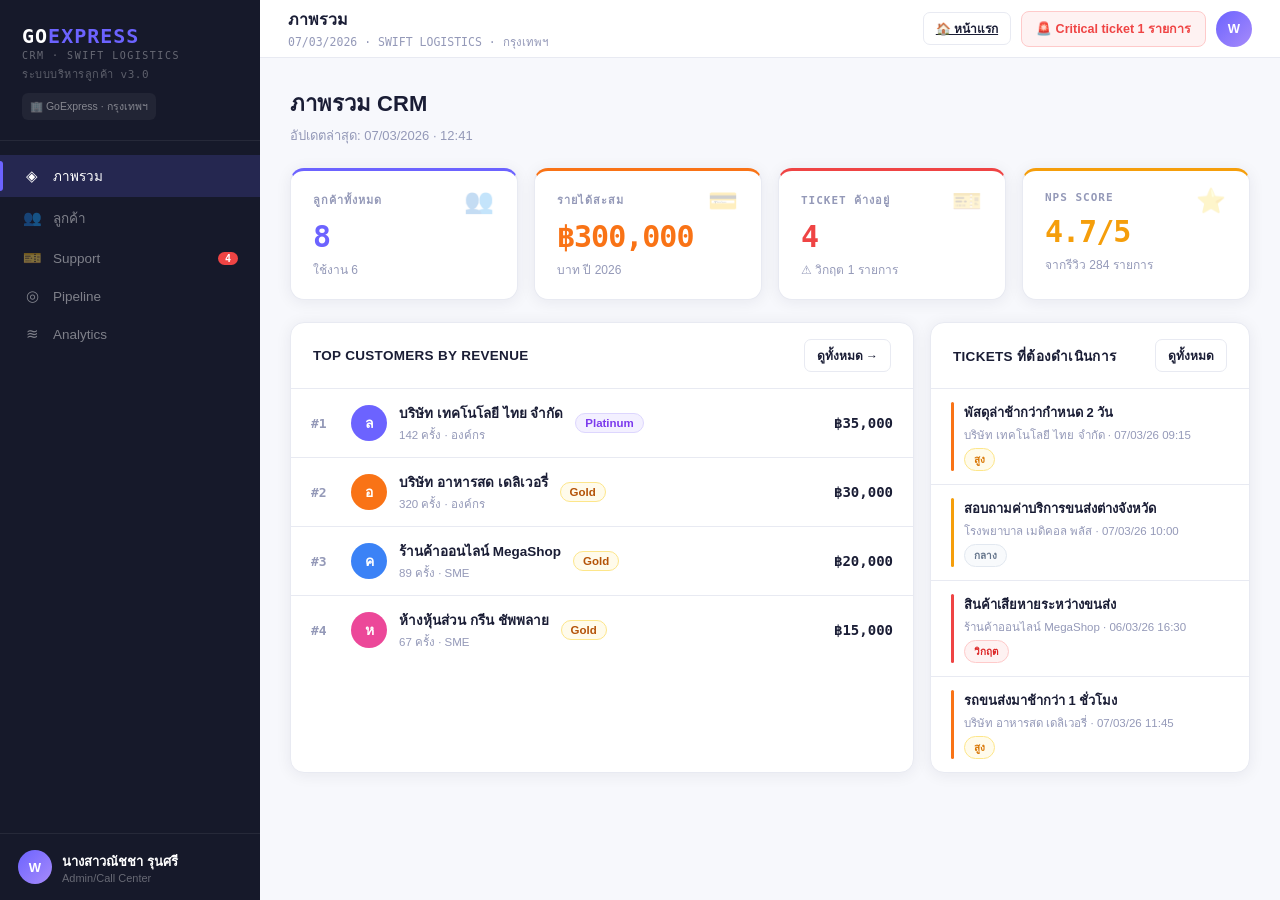
==== commit c9835ef1: "web" ====
--- a/crm/crm.html
+++ b/crm/crm.html
@@ -1,460 +1,802 @@
 <!DOCTYPE html>
 <html lang="en">
+
 <head>
-    <meta charset="UTF-8">
-    <meta name="viewport" content="width=device-width, initial-scale=1.0">
-    <title>CRM</title>
-    <link rel="stylesheet" href="crm.css">
+  <meta charset="UTF-8">
+  <meta name="viewport" content="width=device-width, initial-scale=1.0">
+  <title>CRM</title>
+  <link rel="stylesheet" href="crm.css">
 </head>
+
 <body>
 
-    <!-- ════════════ SIDEBAR ════════════ -->
-<aside class="sidebar">
-  <div class="sb-brand">
-    <div class="sb-logo">GO<span>EXPRESS</span></div>
-    <div class="sb-sub">CRM · SWIFT LOGISTICS</div>
-    <div class="sb-sub" style="margin-top:4px;letter-spacing:.5px;font-size:11px;color:rgba(255,255,255,.3)">ระบบบริหารลูกค้า v3.0</div>
-    <div class="sb-org" style="margin-top:10px;">🏢 GoExpress · กรุงเทพฯ</div>
-  </div>
-  <nav class="sb-nav">
-    <div class="sb-item active" data-page="overview" onclick="nav(this,'overview','ภาพรวม')">
-      <span class="sb-icon">◈</span>ภาพรวม
+  <!-- ════════════ SIDEBAR ════════════ -->
+  <aside class="sidebar">
+    <div class="sb-brand">
+      <div class="sb-logo">GO<span>EXPRESS</span></div>
+      <div class="sb-sub">CRM · SWIFT LOGISTICS</div>
+      <div class="sb-sub" style="margin-top:4px;letter-spacing:.5px;font-size:11px;color:rgba(255,255,255,.3)">
+        ระบบบริหารลูกค้า v3.0</div>
+      <div class="sb-org" style="margin-top:10px;">🏢 GoExpress · กรุงเทพฯ</div>
     </div>
-    <div class="sb-item" data-page="customers" onclick="nav(this,'customers','ลูกค้า')">
-      <span class="sb-icon">👥</span>ลูกค้า
+    <nav class="sb-nav">
+      <div class="sb-item active" data-page="overview" onclick="nav(this,'overview','ภาพรวม')">
+        <span class="sb-icon">◈</span>ภาพรวม
+      </div>
+      <div class="sb-item" data-page="customers" onclick="nav(this,'customers','ลูกค้า')">
+        <span class="sb-icon">👥</span>ลูกค้า
+      </div>
+      <div class="sb-item" data-page="support" onclick="nav(this,'support','Support')">
+        <span class="sb-icon">🎫</span>Support<span class="sb-badge">4</span>
+      </div>
+      <div class="sb-item" data-page="pipeline" onclick="nav(this,'pipeline','Pipeline')">
+        <span class="sb-icon">◎</span>Pipeline
+      </div>
+      <div class="sb-item" data-page="analytics" onclick="nav(this,'analytics','Analytics')">
+        <span class="sb-icon">≋</span>Analytics
+      </div>
+    </nav>
+    <div class="sb-footer">
+      <div class="sb-avatar">W</div>
+      <div>
+        <div class="sb-uname">นางสาวณัชชา รุนศรี</div>
+        <div class="sb-urole">Admin/Call Center</div>
+      </div>
     </div>
-    <div class="sb-item" data-page="support" onclick="nav(this,'support','Support')">
-      <span class="sb-icon">🎫</span>Support<span class="sb-badge">4</span>
-    </div>
-    <div class="sb-item" data-page="pipeline" onclick="nav(this,'pipeline','Pipeline')">
-      <span class="sb-icon">◎</span>Pipeline
-    </div>
-    <div class="sb-item" data-page="analytics" onclick="nav(this,'analytics','Analytics')">
-      <span class="sb-icon">≋</span>Analytics
-    </div>
-  </nav>
-  <div class="sb-footer">
-    <div class="sb-avatar">W</div>
-    <div>
-      <div class="sb-uname">นางสาวณัชชา รุนศรี</div>
-      <div class="sb-urole">Admin/Call Center</div>
+  </aside>
+
+  <!-- ════════════ MAIN ════════════ -->
+  <main class="main">
+    <header class="topbar">
+      <div>
+        <div class="tb-page" id="topTitle">ภาพรวม</div>
+        <div class="tb-meta" id="topMeta">07/03/2026 · SWIFT LOGISTICS · กรุงเทพฯ</div>
+      </div>
+      <div class="tb-right">
+        <!-- ปุ่มกลับ -->
+        <a href="../index.html" class="btn btn-outline btn-sm" style="display:flex;align-items:center;gap:6px;">
+          🏠 หน้าแรก
+        </a>
+        <div class="critical-btn" onclick="openModal('criticalTickets')">🚨 Critical ticket 1 รายการ</div>
+        <div class="ava-btn" onclick="showToast('โปรไฟล์: นางสาวพิมพ์ใจ')">W</div>
+      </div>
+    </header>
+
+    <div class="content" id="mainContent">
+
+      <!-- ═══════ PAGE: ภาพรวม ═══════ -->
+      <div class="page active" id="page-overview">
+        <div>
+          <div style="font-size:22px;font-weight:800;color:var(--text)">ภาพรวม CRM</div>
+          <div style="font-size:13px;color:var(--text-muted);margin-top:4px">อัปเดตล่าสุด: 07/03/2026 · 12:41</div>
+        </div>
+        <div class="stats4">
+          <div class="stat-card" style="border-top-color:var(--accent)"
+            onclick="nav(document.querySelector('[data-page=customers]'),'customers','ลูกค้า')">
+            <div class="sc-label">ลูกค้าทั้งหมด <span class="sc-icon">👥</span></div>
+            <div class="sc-val" style="color:var(--accent)">8</div>
+            <div class="sc-sub">ใช้งาน 6</div>
+          </div>
+          <div class="stat-card" style="border-top-color:var(--accent2)" onclick="showToast('รายได้สะสมปี 2026')">
+            <div class="sc-label">รายได้สะสม <span class="sc-icon">💳</span></div>
+            <div class="sc-val" style="color:var(--accent2)">฿300,000</div>
+            <div class="sc-sub">บาท ปี 2026</div>
+          </div>
+          <div class="stat-card" style="border-top-color:var(--red)"
+            onclick="nav(document.querySelector('[data-page=support]'),'support','Support')">
+            <div class="sc-label">TICKET ค้างอยู่ <span class="sc-icon">🎫</span></div>
+            <div class="sc-val" style="color:var(--red)">4</div>
+            <div class="sc-sub">⚠ วิกฤต 1 รายการ</div>
+          </div>
+          <div class="stat-card" style="border-top-color:var(--yellow)"
+            onclick="showToast('NPS Score 4.7/5 จากรีวิว 284 รายการ')">
+            <div class="sc-label">NPS SCORE <span class="sc-icon">⭐</span></div>
+            <div class="sc-val" style="color:var(--yellow)">4.7/5</div>
+            <div class="sc-sub">จากรีวิว 284 รายการ</div>
+          </div>
+        </div>
+        <div class="two-col">
+          <div class="card">
+            <div class="card-head">
+              <div>
+                <div class="card-title">TOP CUSTOMERS BY REVENUE</div>
+              </div>
+              <button class="btn btn-outline btn-sm"
+                onclick="nav(document.querySelector('[data-page=customers]'),'customers','ลูกค้า')">ดูทั้งหมด →</button>
+            </div>
+            <div>
+              <div class="ov-row"
+                onclick="selectCustomer('บริษัท เทคโนโลยี ไทย จำกัด','#6c63ff','ล','Platinum','สมหมาย ดีมาก','sommai@techth.co.th','142 ครั้ง','฿2,840K','องค์กร','94')">
+                <div class="ov-rank">#1</div>
+                <div class="ov-avatar" style="background:#6c63ff">ล</div>
+                <div>
+                  <div class="ov-name">บริษัท เทคโนโลยี ไทย จำกัด</div>
+                  <div class="ov-meta">142 ครั้ง · องค์กร</div>
+                </div>
+                <span class="badge b-platinum" style="margin-right:8px">Platinum</span>
+                <div class="ov-val">฿35,000</div>
+              </div>
+              <div class="ov-row"
+                onclick="selectCustomer('บริษัท อาหารสด เดลิเวอรี่','#f97316','อ','Gold','อนุชา ผู้จัดการ','anucha@deliv.th','320 ครั้ง','฿1,920K','องค์กร','88')">
+                <div class="ov-rank">#2</div>
+                <div class="ov-avatar" style="background:#f97316">อ</div>
+                <div>
+                  <div class="ov-name">บริษัท อาหารสด เดลิเวอรี่</div>
+                  <div class="ov-meta">320 ครั้ง · องค์กร</div>
+                </div>
+                <span class="badge b-gold" style="margin-right:8px">Gold</span>
+                <div class="ov-val">฿30,000</div>
+              </div>
+              <div class="ov-row"
+                onclick="selectCustomer('ร้านค้าออนไลน์ MegaShop','#3b82f6','ค','Gold','วิไล ค้าขาย','wilai@megashop.th','89 ครั้ง','฿890K','SME','78')">
+                <div class="ov-rank">#3</div>
+                <div class="ov-avatar" style="background:#3b82f6">ค</div>
+                <div>
+                  <div class="ov-name">ร้านค้าออนไลน์ MegaShop</div>
+                  <div class="ov-meta">89 ครั้ง · SME</div>
+                </div>
+                <span class="badge b-gold" style="margin-right:8px">Gold</span>
+                <div class="ov-val">฿20,000</div>
+              </div>
+              <div class="ov-row"
+                onclick="selectCustomer('ห้างหุ้นส่วน กรีน ชัพพลาย','#ec4899','ห','Gold','หวาน สายส่ง','hwan@green.th','67 ครั้ง','฿536K','SME','72')">
+                <div class="ov-rank">#4</div>
+                <div class="ov-avatar" style="background:#ec4899">ห</div>
+                <div>
+                  <div class="ov-name">ห้างหุ้นส่วน กรีน ชัพพลาย</div>
+                  <div class="ov-meta">67 ครั้ง · SME</div>
+                </div>
+                <span class="badge b-gold" style="margin-right:8px">Gold</span>
+                <div class="ov-val">฿15,000</div>
+              </div>
+            </div>
+          </div>
+          <div class="card">
+            <div class="card-head">
+              <div class="card-title">TICKETS ที่ต้องดำเนินการ</div><button class="btn btn-outline btn-sm"
+                onclick="nav(document.querySelector('[data-page=support]'),'support','Support')">ดูทั้งหมด</button>
+            </div>
+            <div>
+              <div class="ticket-item" onclick="openModal('ticketDetail')">
+                <div class="ti-bar" style="background:var(--accent2)"></div>
+                <div>
+                  <div class="ti-title">พัสดุล่าช้ากว่ากำหนด 2 วัน</div>
+                  <div class="ti-company">บริษัท เทคโนโลยี ไทย จำกัด · 07/03/26 09:15</div>
+                  <div class="ti-time"><span class="badge b-yellow" style="font-size:10px">สูง</span></div>
+                </div>
+              </div>
+              <div class="ticket-item" onclick="openModal('ticketDetail')">
+                <div class="ti-bar" style="background:var(--yellow)"></div>
+                <div>
+                  <div class="ti-title">สอบถามค่าบริการขนส่งต่างจังหวัด</div>
+                  <div class="ti-company">โรงพยาบาล เมดิคอล พลัส · 07/03/26 10:00</div>
+                  <div class="ti-time"><span class="badge b-gray" style="font-size:10px">กลาง</span></div>
+                </div>
+              </div>
+              <div class="ticket-item" onclick="openModal('ticketDetail')">
+                <div class="ti-bar" style="background:var(--red)"></div>
+                <div>
+                  <div class="ti-title">สินค้าเสียหายระหว่างขนส่ง</div>
+                  <div class="ti-company">ร้านค้าออนไลน์ MegaShop · 06/03/26 16:30</div>
+                  <div class="ti-time"><span class="badge b-red" style="font-size:10px">วิกฤต</span></div>
+                </div>
+              </div>
+              <div class="ticket-item" onclick="openModal('ticketDetail')">
+                <div class="ti-bar" style="background:var(--accent2)"></div>
+                <div>
+                  <div class="ti-title">รถขนส่งมาช้ากว่า 1 ชั่วโมง</div>
+                  <div class="ti-company">บริษัท อาหารสด เดลิเวอรี่ · 07/03/26 11:45</div>
+                  <div class="ti-time"><span class="badge b-yellow" style="font-size:10px">สูง</span></div>
+                </div>
+              </div>
+            </div>
+          </div>
+        </div>
+      </div>
+
+      <!-- ═══════ PAGE: ลูกค้า ═══════ -->
+      <div class="page" id="page-customers">
+        <div style="display:flex;align-items:center;justify-content:space-between">
+          <div>
+            <div style="font-size:22px;font-weight:800">ลูกค้า</div>
+            <div style="font-size:13px;color:var(--text-muted);margin-top:3px">จัดการข้อมูลลูกค้าทั้งหมด</div>
+          </div>
+          <button class="btn btn-accent" onclick="openModal('addCustomer')">+ ลูกค้าใหม่</button>
+        </div>
+        <div class="cust-layout">
+          <div class="cust-left">
+            <div class="cust-search"><span style="color:var(--text-muted)">🔍</span><input type="text"
+                placeholder="ค้นหาลูกค้า ชื่อ อีเมล หรือ ID..." oninput="filterCustomers(this.value)"></div>
+            <div class="cust-filters" id="custFilters">
+              <div class="filter-chip active" onclick="setFilter(this,'all')">ทุกระดับ</div>
+              <div class="filter-chip" onclick="setFilter(this,'platinum')">Platinum</div>
+              <div class="filter-chip" onclick="setFilter(this,'gold')">Gold</div>
+              <div class="filter-chip" onclick="setFilter(this,'silver')">Silver</div>
+              <div class="filter-chip" onclick="setFilter(this,'bronze')">Bronze</div>
+            </div>
+            <div class="cust-filters">
+              <div class="filter-chip active" onclick="setFilter2(this,'all')">ทุกประเภท</div>
+              <div class="filter-chip" onclick="setFilter2(this,'org')">องค์กร</div>
+              <div class="filter-chip" onclick="setFilter2(this,'sme')">SME</div>
+              <div class="filter-chip" onclick="setFilter2(this,'person')">บุคคล</div>
+            </div>
+            <div class="cust-list" id="custList">
+              <!-- filled by JS -->
+            </div>
+          </div>
+          <div class="cust-detail" id="custDetail">
+            <div class="cd-empty"
+              style="display:flex;flex:1;flex-direction:column;align-items:center;justify-content:center;padding:40px">
+              <div class="cd-empty-icon">👤</div>
+              <div style="font-size:14px;color:var(--text-muted);margin-top:8px">เลือกลูกค้าเพื่อดูรายละเอียด</div>
+            </div>
+          </div>
+        </div>
+      </div>
+
+      <!-- ═══════ PAGE: Support ═══════ -->
+      <div class="page" id="page-support">
+        <div style="display:flex;align-items:center;justify-content:space-between">
+          <div>
+            <div style="font-size:22px;font-weight:800">Ticket Support</div>
+            <div style="font-size:13px;color:var(--text-muted);margin-top:3px">4 รายการที่ยังค้างอยู่</div>
+          </div>
+          <button class="btn btn-accent" onclick="openModal('addTicket')">+ เปิด Ticket ใหม่</button>
+        </div>
+        <div class="tk-filters" id="tkFilters">
+          <div class="filter-chip active" onclick="setTkFilter(this,'all')">ทั้งหมด</div>
+          <div class="filter-chip" onclick="setTkFilter(this,'open')">เปิด (2)</div>
+          <div class="filter-chip" onclick="setTkFilter(this,'progress')">กำลังดำเนินการ (2)</div>
+          <div class="filter-chip" onclick="setTkFilter(this,'done')">แก้ไขแล้ว (2)</div>
+          <div class="filter-chip" onclick="setTkFilter(this,'all')">ทุกระดับ</div>
+          <div class="filter-chip" onclick="setTkFilter(this,'critical')">วิกฤต</div>
+          <div class="filter-chip" onclick="setTkFilter(this,'high')">สูง</div>
+          <div class="filter-chip" onclick="setTkFilter(this,'med')">กลาง</div>
+          <div class="filter-chip" onclick="setTkFilter(this,'low')">ต่ำ</div>
+        </div>
+        <div class="tk-board">
+          <div class="tk-col">
+            <div class="tk-col-head">
+              <div class="tk-col-dot" style="background:#3b82f6"></div><span class="tk-col-title">เปิด</span><span
+                class="tk-col-cnt">2</span>
+            </div>
+            <div class="tk-card p-high-card" onclick="openModal('ticketDetail')">
+              <div style="display:flex;justify-content:space-between;align-items:center">
+                <div class="tk-id">TK001</div><span class="badge b-yellow">สูง</span>
+              </div>
+              <div class="tk-title">พัสดุล่าช้ากว่ากำหนด 2 วัน</div>
+              <div class="tk-company">บริษัท เทคโนโลยี ไทย จำกัด</div>
+              <div class="tk-footer"><span class="tk-assignee">นางสาวพิมพ์ใจ</span><span class="tk-date">07/03/26</span>
+              </div>
+            </div>
+            <div class="tk-card p-critical-card" onclick="openModal('ticketDetail')">
+              <div style="display:flex;justify-content:space-between;align-items:center">
+                <div class="tk-id">TK003</div><span class="badge b-red">วิกฤต</span>
+              </div>
+              <div class="tk-title">สินค้าเสียหายระหว่างขนส่ง</div>
+              <div class="tk-company">ร้านค้าออนไลน์ MegaShop</div>
+              <div class="tk-footer"><span class="tk-assignee">นางสาวพิมพ์ใจ</span><span class="tk-date">06/03/26</span>
+              </div>
+            </div>
+          </div>
+          <div class="tk-col">
+            <div class="tk-col-head">
+              <div class="tk-col-dot" style="background:var(--yellow)"></div><span
+                class="tk-col-title">กำลังดำเนินการ</span><span class="tk-col-cnt">2</span>
+            </div>
+            <div class="tk-card p-med-card" onclick="openModal('ticketDetail')">
+              <div style="display:flex;justify-content:space-between;align-items:center">
+                <div class="tk-id">TK002</div><span class="badge b-gray">กลาง</span>
+              </div>
+              <div class="tk-title">สอบถามค่าบริการขนส่งต่างจังหวัด</div>
+              <div class="tk-company">โรงพยาบาล เมดิคอล พลัส</div>
+              <div class="tk-footer"><span class="tk-assignee">นายพงษ์ศักดิ์</span><span class="tk-date">07/03/26</span>
+              </div>
+            </div>
+            <div class="tk-card p-high-card" onclick="openModal('ticketDetail')">
+              <div style="display:flex;justify-content:space-between;align-items:center">
+                <div class="tk-id">TK005</div><span class="badge b-yellow">สูง</span>
+              </div>
+              <div class="tk-title">รถขนส่งมาช้ากว่านัด 1 ชั่วโมง</div>
+              <div class="tk-company">บริษัท อาหารสด เดลิเวอรี่</div>
+              <div class="tk-footer"><span class="tk-assignee">นางสาวพิมพ์ใจ</span><span class="tk-date">07/03/26</span>
+              </div>
+            </div>
+          </div>
+          <div class="tk-col">
+            <div class="tk-col-head">
+              <div class="tk-col-dot" style="background:var(--accent3)"></div><span
+                class="tk-col-title">แก้ไขแล้ว</span><span class="tk-col-cnt">2</span>
+            </div>
+            <div class="tk-card p-low-card" onclick="openModal('ticketDetail')">
+              <div style="display:flex;justify-content:space-between;align-items:center">
+                <div class="tk-id">TK004</div><span class="badge b-green">ต่ำ</span>
+              </div>
+              <div class="tk-title">ขอเพิ่มรอบรับพัสดุประจำวัน</div>
+              <div class="tk-company">ห้างหุ้นส่วน กรีน ชัพพลาย</div>
+              <div class="tk-footer"><span class="tk-assignee">นายพงษ์ศักดิ์</span><span class="tk-date">05/03/26</span>
+              </div>
+            </div>
+            <div class="tk-card p-low-card" onclick="openModal('ticketDetail')">
+              <div style="display:flex;justify-content:space-between;align-items:center">
+                <div class="tk-id">TK006</div><span class="badge b-green">ต่ำ</span>
+              </div>
+              <div class="tk-title">สอบถามสถานะพัสดุ</div>
+              <div class="tk-company">คุณธนพล รักการส่ง</div>
+              <div class="tk-footer"><span class="tk-assignee">นายพงษ์ศักดิ์</span><span class="tk-date">04/03/26</span>
+              </div>
+            </div>
+          </div>
+        </div>
+      </div>
+
+      <!-- ═══════ PAGE: Pipeline ═══════ -->
+      <div class="page" id="page-pipeline">
+        <div style="display:flex;align-items:center;justify-content:space-between">
+          <div>
+            <div style="font-size:22px;font-weight:800">Pipeline การขาย</div>
+            <div style="font-size:13px;color:var(--text-muted);margin-top:3px">ติดตามโอกาสการขายทั้งหมด</div>
+          </div>
+          <button class="btn btn-accent" onclick="openModal('addPipeline')">+ เพิ่มดีล</button>
+        </div>
+        <div class="stats4">
+          <div class="stat-card" style="border-top-color:var(--accent)">
+            <div class="sc-label">มูลค่า Pipeline <span class="sc-icon">💼</span></div>
+            <div class="sc-val" style="color:var(--accent)">฿8.4M</div>
+            <div class="sc-sub">18 ดีล</div>
+          </div>
+          <div class="stat-card" style="border-top-color:var(--accent3)">
+            <div class="sc-label">ปิดแล้วเดือนนี้ <span class="sc-icon">✅</span></div>
+            <div class="sc-val" style="color:var(--accent3)">฿2.1M</div>
+            <div class="sc-sub">7 ดีล</div>
+          </div>
+          <div class="stat-card" style="border-top-color:var(--accent2)">
+            <div class="sc-label">Win Rate <span class="sc-icon">🎯</span></div>
+            <div class="sc-val" style="color:var(--accent2)">64%</div>
+            <div class="sc-sub">ดีกว่าเดือนที่แล้ว</div>
+          </div>
+          <div class="stat-card" style="border-top-color:var(--yellow)">
+            <div class="sc-label">Avg. Deal Size <span class="sc-icon">📊</span></div>
+            <div class="sc-val" style="color:var(--yellow)">฿467K</div>
+            <div class="sc-sub">ต่อดีล</div>
+          </div>
+        </div>
+        <div class="pipe-board">
+          <div class="pipe-col">
+            <div class="pipe-col-head"><span>ลีดใหม่</span><span>฿1.2M</span></div>
+            <div class="pipe-card" onclick="showToast('เปิดดีล: CPF Group')">
+              <div class="pc-company">CPF Group</div>
+              <div class="pc-route">กรุงเทพฯ → เชียงใหม่</div>
+              <div class="pc-val">฿420K</div>
+              <div class="pc-meta">ส่ง 3 ครั้ง/สัปดาห์</div>
+              <div class="pc-prob">
+                <div
+                  style="display:flex;justify-content:space-between;font-size:10.5px;color:var(--text-muted);margin-bottom:4px">
+                  <span>โอกาส</span><span>25%</span>
+                </div>
+                <div class="prog">
+                  <div class="prog-fill" style="width:25%;background:var(--accent)"></div>
+                </div>
+              </div>
+            </div>
+            <div class="pipe-card" onclick="showToast('เปิดดีล: PTT Logistics')">
+              <div class="pc-company">PTT Logistics</div>
+              <div class="pc-route">ระยอง → กรุงเทพฯ</div>
+              <div class="pc-val">฿780K</div>
+              <div class="pc-meta">สารเคมีอุตสาหกรรม</div>
+              <div class="pc-prob">
+                <div
+                  style="display:flex;justify-content:space-between;font-size:10.5px;color:var(--text-muted);margin-bottom:4px">
+                  <span>โอกาส</span><span>30%</span>
+                </div>
+                <div class="prog">
+                  <div class="prog-fill" style="width:30%;background:var(--accent)"></div>
+                </div>
+              </div>
+            </div>
+            <div class="pipe-total">รวม <b>2 ดีล</b> · ฿1.2M</div>
+          </div>
+          <div class="pipe-col">
+            <div class="pipe-col-head"><span>กำลังเจรจา</span><span>฿2.8M</span></div>
+            <div class="pipe-card" onclick="showToast('เปิดดีล: Thai Union')">
+              <div class="pc-company">Thai Union Group</div>
+              <div class="pc-route">สมุทรสาคร → ทั่วประเทศ</div>
+              <div class="pc-val">฿1.2M</div>
+              <div class="pc-meta">อาหารแช่แข็ง รายเดือน</div>
+              <div class="pc-prob">
+                <div
+                  style="display:flex;justify-content:space-between;font-size:10.5px;color:var(--text-muted);margin-bottom:4px">
+                  <span>โอกาส</span><span>55%</span>
+                </div>
+                <div class="prog">
+                  <div class="prog-fill" style="width:55%;background:var(--yellow)"></div>
+                </div>
+              </div>
+            </div>
+            <div class="pipe-card" onclick="showToast('เปิดดีล: SCG')">
+              <div class="pc-company">SCG Packaging</div>
+              <div class="pc-route">สระบุรี → ภาคใต้</div>
+              <div class="pc-val">฿960K</div>
+              <div class="pc-meta">กระดาษ / บรรจุภัณฑ์</div>
+              <div class="pc-prob">
+                <div
+                  style="display:flex;justify-content:space-between;font-size:10.5px;color:var(--text-muted);margin-bottom:4px">
+                  <span>โอกาส</span><span>50%</span>
+                </div>
+                <div class="prog">
+                  <div class="prog-fill" style="width:50%;background:var(--yellow)"></div>
+                </div>
+              </div>
+            </div>
+            <div class="pipe-card" onclick="showToast('เปิดดีล: Big C')">
+              <div class="pc-company">Big C Distribution</div>
+              <div class="pc-route">DC → สาขาทั่วประเทศ</div>
+              <div class="pc-val">฿640K</div>
+              <div class="pc-meta">สินค้าอุปโภคบริโภค</div>
+              <div class="pc-prob">
+                <div
+                  style="display:flex;justify-content:space-between;font-size:10.5px;color:var(--text-muted);margin-bottom:4px">
+                  <span>โอกาส</span><span>45%</span>
+                </div>
+                <div class="prog">
+                  <div class="prog-fill" style="width:45%;background:var(--yellow)"></div>
+                </div>
+              </div>
+            </div>
+            <div class="pipe-total">รวม <b>3 ดีล</b> · ฿2.8M</div>
+          </div>
+          <div class="pipe-col">
+            <div class="pipe-col-head"><span>เสนอราคาแล้ว</span><span>฿2.9M</span></div>
+            <div class="pipe-card" onclick="showToast('เปิดดีล: Makro')">
+              <div class="pc-company">Makro Food Service</div>
+              <div class="pc-route">นครราชสีมา → ภาคอีสาน</div>
+              <div class="pc-val">฿1.4M</div>
+              <div class="pc-meta">อาหารสด ทุกวัน</div>
+              <div class="pc-prob">
+                <div
+                  style="display:flex;justify-content:space-between;font-size:10.5px;color:var(--text-muted);margin-bottom:4px">
+                  <span>โอกาส</span><span>72%</span>
+                </div>
+                <div class="prog">
+                  <div class="prog-fill" style="width:72%;background:var(--accent2)"></div>
+                </div>
+              </div>
+            </div>
+            <div class="pipe-card" onclick="showToast('เปิดดีล: Central')">
+              <div class="pc-company">Central Retail</div>
+              <div class="pc-route">กรุงเทพฯ → หัวเมือง</div>
+              <div class="pc-val">฿1.5M</div>
+              <div class="pc-meta">แฟชั่น / ไลฟ์สไตล์</div>
+              <div class="pc-prob">
+                <div
+                  style="display:flex;justify-content:space-between;font-size:10.5px;color:var(--text-muted);margin-bottom:4px">
+                  <span>โอกาส</span><span>68%</span>
+                </div>
+                <div class="prog">
+                  <div class="prog-fill" style="width:68%;background:var(--accent2)"></div>
+                </div>
+              </div>
+            </div>
+            <div class="pipe-total">รวม <b>2 ดีล</b> · ฿2.9M</div>
+          </div>
+          <div class="pipe-col">
+            <div class="pipe-col-head"><span>ปิดแล้ว ✅</span><span>฿1.5M</span></div>
+            <div class="pipe-card" onclick="showToast('ดีลปิดแล้ว: Bangkok Glass','success')"
+              style="border:1px solid #a7f3d0">
+              <div class="pc-company">Bangkok Glass</div>
+              <div class="pc-route">บางกอกน้อย → โรงงาน</div>
+              <div class="pc-val" style="color:var(--accent3)">฿520K</div>
+              <div class="pc-meta">แก้ว / เปราะบาง</div>
+              <span class="badge b-green" style="margin-top:8px">ปิดแล้ว</span>
+            </div>
+            <div class="pipe-card" onclick="showToast('ดีลปิดแล้ว: Isuzu','success')" style="border:1px solid #a7f3d0">
+              <div class="pc-company">Isuzu Motors Thailand</div>
+              <div class="pc-route">ชลบุรี → ทั่วประเทศ</div>
+              <div class="pc-val" style="color:var(--accent3)">฿980K</div>
+              <div class="pc-meta">ชิ้นส่วนยานยนต์</div>
+              <span class="badge b-green" style="margin-top:8px">ปิดแล้ว</span>
+            </div>
+            <div class="pipe-total">รวม <b>2 ดีล</b> · ฿1.5M</div>
+          </div>
+        </div>
+      </div>
+
+      <!-- ═══════ PAGE: Analytics ═══════ -->
+      <div class="page" id="page-analytics">
+        <div>
+          <div style="font-size:22px;font-weight:800">Analytics</div>
+          <div style="font-size:13px;color:var(--text-muted);margin-top:3px">ข้อมูลสถิติและแนวโน้ม</div>
+        </div>
+        <div class="stats3">
+          <div class="stat-card" style="border-top-color:var(--accent)">
+            <div class="sc-label">ยอดขายรวม YTD</div>
+            <div class="sc-val" style="color:var(--accent)">฿450,000</div>
+            <div class="sc-sub">เพิ่มขึ้น 18% YoY</div>
+          </div>
+          <div class="stat-card" style="border-top-color:var(--accent3)">
+            <div class="sc-label">อัตราแก้ Ticket</div>
+            <div class="sc-val" style="color:var(--accent3)">33%</div>
+            <div class="sc-sub">2/6 resolved</div>
+          </div>
+          <div class="stat-card" style="border-top-color:var(--yellow)">
+            <div class="sc-label">Avg. Response Time</div>
+            <div class="sc-val" style="color:var(--yellow)">4.2h</div>
+            <div class="sc-sub">ลดลง 0.8h จากเดือนก่อน</div>
+          </div>
+        </div>
+        <div class="card">
+          <div class="bar-chart-wrap">
+            <div class="bar-chart-title">REVENUE TREND (บาท) — 2025</div>
+            <div class="bar-chart" id="revenueChart"></div>
+          </div>
+        </div>
+        <div class="two-col-eq">
+          <div class="card">
+            <div class="card-head">
+              <div class="card-title">CUSTOMER TIER DISTRIBUTION</div>
+            </div>
+            <div style="padding:16px 22px;display:flex;flex-direction:column;gap:12px">
+              <div class="dist-row">
+                <div class="dist-name" style="color:#7c3aed">Platinum</div>
+                <div class="dist-bar-wrap">
+                  <div class="dist-fill" style="width:25%;background:#7c3aed"></div>
+                </div>
+                <div class="dist-cnt">2 (25%)</div>
+              </div>
+              <div class="dist-row">
+                <div class="dist-name" style="color:#b45309">Gold</div>
+                <div class="dist-bar-wrap">
+                  <div class="dist-fill" style="width:37.5%;background:#f59e0b"></div>
+                </div>
+                <div class="dist-cnt">3 (38%)</div>
+              </div>
+              <div class="dist-row">
+                <div class="dist-name" style="color:#64748b">Silver</div>
+                <div class="dist-bar-wrap">
+                  <div class="dist-fill" style="width:25%;background:#94a3b8"></div>
+                </div>
+                <div class="dist-cnt">2 (25%)</div>
+              </div>
+              <div class="dist-row">
+                <div class="dist-name" style="color:#c2410c">Bronze</div>
+                <div class="dist-bar-wrap">
+                  <div class="dist-fill" style="width:12.5%;background:#f97316"></div>
+                </div>
+                <div class="dist-cnt">1 (13%)</div>
+              </div>
+            </div>
+          </div>
+          <div class="card">
+            <div class="card-head">
+              <div class="card-title">CUSTOMER TYPE</div>
+            </div>
+            <div style="padding:16px 22px;display:flex;flex-direction:column;gap:12px">
+              <div class="dist-row">
+                <div class="dist-name" style="color:var(--accent)">องค์กร</div>
+                <div class="dist-bar-wrap">
+                  <div class="dist-fill" style="width:37.5%;background:var(--accent)"></div>
+                </div>
+                <div class="dist-cnt">3 (38%)</div>
+              </div>
+              <div class="dist-row">
+                <div class="dist-name" style="color:#06b6d4">SME</div>
+                <div class="dist-bar-wrap">
+                  <div class="dist-fill" style="width:37.5%;background:#06b6d4"></div>
+                </div>
+                <div class="dist-cnt">3 (38%)</div>
+              </div>
+              <div class="dist-row">
+                <div class="dist-name" style="color:var(--accent3)">บุคคล</div>
+                <div class="dist-bar-wrap">
+                  <div class="dist-fill" style="width:25%;background:var(--accent3)"></div>
+                </div>
+                <div class="dist-cnt">2 (25%)</div>
+              </div>
+            </div>
+            <div style="border-top:1px solid var(--border);padding:16px 22px">
+              <div class="dist-row" style="border:none;padding:0">
+                <div
+                  style="font-size:10.5px;font-weight:600;text-transform:uppercase;letter-spacing:1px;color:var(--text-muted);font-family:'IBM Plex Mono',monospace;margin-bottom:12px">
+                  TICKET RESOLUTION RATE</div>
+              </div>
+              <div style="display:flex;align-items:center;gap:20px">
+                <div>
+                  <div
+                    style="font-size:34px;font-weight:800;color:var(--accent3);font-family:'IBM Plex Mono',monospace">
+                    33%</div>
+                  <div style="font-size:12px;color:var(--text-muted);margin-top:4px">2/6 resolved</div>
+                </div>
+                <div class="kpi-circle">
+                  <div class="kpi-pct">✓</div>
+                </div>
+              </div>
+            </div>
+          </div>
+        </div>
+      </div>
+
+    </div><!-- /content -->
+  </main>
+
+  <!-- ════ MODAL: Add Customer ════ -->
+  <div class="modal-overlay" id="modal-addCustomer">
+    <div class="modal">
+      <div class="modal-head">
+        <div class="modal-title">+ ลูกค้าใหม่</div>
+        <div class="modal-close" onclick="closeModal('addCustomer')">✕</div>
+      </div>
+      <div class="modal-body">
+        <div class="form-row">
+          <div class="form-group"><label class="form-label">ชื่อบริษัท / ชื่อ *</label><input class="form-input"
+              id="newCustName" placeholder="เช่น บริษัท ABC จำกัด"></div>
+          <div class="form-group"><label class="form-label">ระดับ</label><select class="form-select">
+              <option>Platinum</option>
+              <option>Gold</option>
+              <option>Silver</option>
+              <option>Bronze</option>
+            </select></div>
+        </div>
+        <div class="form-row">
+          <div class="form-group"><label class="form-label">ผู้ติดต่อ</label><input class="form-input"
+              placeholder="ชื่อ-นามสกุล"></div>
+          <div class="form-group"><label class="form-label">ประเภท</label><select class="form-select">
+              <option>องค์กร</option>
+              <option>SME</option>
+              <option>บุคคล</option>
+            </select></div>
+        </div>
+        <div class="form-row">
+          <div class="form-group"><label class="form-label">อีเมล</label><input class="form-input" type="email"
+              placeholder="email@company.com"></div>
+          <div class="form-group"><label class="form-label">โทรศัพท์</label><input class="form-input"
+              placeholder="0XX-XXX-XXXX"></div>
+        </div>
+      </div>
+      <div class="modal-foot"><button class="btn btn-ghost" onclick="closeModal('addCustomer')">ยกเลิก</button><button
+          class="btn btn-accent" onclick="saveNewCustomer()">💾 บันทึก</button></div>
     </div>
   </div>
-</aside>
-
-<!-- ════════════ MAIN ════════════ -->
-<main class="main">
-  <header class="topbar">
-    <div>
-      <div class="tb-page" id="topTitle">ภาพรวม</div>
-      <div class="tb-meta" id="topMeta">07/03/2026 · SWIFT LOGISTICS · กรุงเทพฯ</div>
-    </div>
-    <div class="tb-right">
-      <div class="critical-btn" onclick="openModal('criticalTickets')">🚨 Critical ticket 1 รายการ</div>
-      <div class="ava-btn" onclick="showToast('โปรไฟล์: นางสาวพิมพ์ใจ')">W</div>
-    </div>
-  </header>
-
-  <div class="content" id="mainContent">
-
-  <!-- ═══════ PAGE: ภาพรวม ═══════ -->
-  <div class="page active" id="page-overview">
-    <div>
-      <div style="font-size:22px;font-weight:800;color:var(--text)">ภาพรวม CRM</div>
-      <div style="font-size:13px;color:var(--text-muted);margin-top:4px">อัปเดตล่าสุด: 07/03/2026 · 12:41</div>
-    </div>
-    <div class="stats4">
-      <div class="stat-card" style="border-top-color:var(--accent)" onclick="nav(document.querySelector('[data-page=customers]'),'customers','ลูกค้า')">
-        <div class="sc-label">ลูกค้าทั้งหมด <span class="sc-icon">👥</span></div>
-        <div class="sc-val" style="color:var(--accent)">8</div>
-        <div class="sc-sub">ใช้งาน 6</div>
-      </div>
-      <div class="stat-card" style="border-top-color:var(--accent2)" onclick="showToast('รายได้สะสมปี 2026')">
-        <div class="sc-label">รายได้สะสม <span class="sc-icon">💳</span></div>
-        <div class="sc-val" style="color:var(--accent2)">฿300,000</div>
-        <div class="sc-sub">บาท ปี 2026</div>
-      </div>
-      <div class="stat-card" style="border-top-color:var(--red)" onclick="nav(document.querySelector('[data-page=support]'),'support','Support')">
-        <div class="sc-label">TICKET ค้างอยู่ <span class="sc-icon">🎫</span></div>
-        <div class="sc-val" style="color:var(--red)">4</div>
-        <div class="sc-sub">⚠ วิกฤต 1 รายการ</div>
-      </div>
-      <div class="stat-card" style="border-top-color:var(--yellow)" onclick="showToast('NPS Score 4.7/5 จากรีวิว 284 รายการ')">
-        <div class="sc-label">NPS SCORE <span class="sc-icon">⭐</span></div>
-        <div class="sc-val" style="color:var(--yellow)">4.7/5</div>
-        <div class="sc-sub">จากรีวิว 284 รายการ</div>
-      </div>
-    </div>
-    <div class="two-col">
-      <div class="card">
-        <div class="card-head">
-          <div><div class="card-title">TOP CUSTOMERS BY REVENUE</div></div>
-          <button class="btn btn-outline btn-sm" onclick="nav(document.querySelector('[data-page=customers]'),'customers','ลูกค้า')">ดูทั้งหมด →</button>
-        </div>
-        <div>
-          <div class="ov-row" onclick="selectCustomer('บริษัท เทคโนโลยี ไทย จำกัด','#6c63ff','ล','Platinum','สมหมาย ดีมาก','sommai@techth.co.th','142 ครั้ง','฿2,840K','องค์กร','94')">
-            <div class="ov-rank">#1</div>
-            <div class="ov-avatar" style="background:#6c63ff">ล</div>
-            <div><div class="ov-name">บริษัท เทคโนโลยี ไทย จำกัด</div><div class="ov-meta">142 ครั้ง · องค์กร</div></div>
-            <span class="badge b-platinum" style="margin-right:8px">Platinum</span>
-            <div class="ov-val">฿35,000</div>
-          </div>
-          <div class="ov-row" onclick="selectCustomer('บริษัท อาหารสด เดลิเวอรี่','#f97316','อ','Gold','อนุชา ผู้จัดการ','anucha@deliv.th','320 ครั้ง','฿1,920K','องค์กร','88')">
-            <div class="ov-rank">#2</div>
-            <div class="ov-avatar" style="background:#f97316">อ</div>
-            <div><div class="ov-name">บริษัท อาหารสด เดลิเวอรี่</div><div class="ov-meta">320 ครั้ง · องค์กร</div></div>
-            <span class="badge b-gold" style="margin-right:8px">Gold</span>
-            <div class="ov-val">฿30,000</div>
-          </div>
-          <div class="ov-row" onclick="selectCustomer('ร้านค้าออนไลน์ MegaShop','#3b82f6','ค','Gold','วิไล ค้าขาย','wilai@megashop.th','89 ครั้ง','฿890K','SME','78')">
-            <div class="ov-rank">#3</div>
-            <div class="ov-avatar" style="background:#3b82f6">ค</div>
-            <div><div class="ov-name">ร้านค้าออนไลน์ MegaShop</div><div class="ov-meta">89 ครั้ง · SME</div></div>
-            <span class="badge b-gold" style="margin-right:8px">Gold</span>
-            <div class="ov-val">฿20,000</div>
-          </div>
-          <div class="ov-row" onclick="selectCustomer('ห้างหุ้นส่วน กรีน ชัพพลาย','#ec4899','ห','Gold','หวาน สายส่ง','hwan@green.th','67 ครั้ง','฿536K','SME','72')">
-            <div class="ov-rank">#4</div>
-            <div class="ov-avatar" style="background:#ec4899">ห</div>
-            <div><div class="ov-name">ห้างหุ้นส่วน กรีน ชัพพลาย</div><div class="ov-meta">67 ครั้ง · SME</div></div>
-            <span class="badge b-gold" style="margin-right:8px">Gold</span>
-            <div class="ov-val">฿15,000</div>
-          </div>
-        </div>
-      </div>
-      <div class="card">
-        <div class="card-head"><div class="card-title">TICKETS ที่ต้องดำเนินการ</div><button class="btn btn-outline btn-sm" onclick="nav(document.querySelector('[data-page=support]'),'support','Support')">ดูทั้งหมด</button></div>
-        <div>
-          <div class="ticket-item" onclick="openModal('ticketDetail')">
-            <div class="ti-bar" style="background:var(--accent2)"></div>
-            <div><div class="ti-title">พัสดุล่าช้ากว่ากำหนด 2 วัน</div><div class="ti-company">บริษัท เทคโนโลยี ไทย จำกัด · 07/03/26 09:15</div><div class="ti-time"><span class="badge b-yellow" style="font-size:10px">สูง</span></div></div>
-          </div>
-          <div class="ticket-item" onclick="openModal('ticketDetail')">
-            <div class="ti-bar" style="background:var(--yellow)"></div>
-            <div><div class="ti-title">สอบถามค่าบริการขนส่งต่างจังหวัด</div><div class="ti-company">โรงพยาบาล เมดิคอล พลัส · 07/03/26 10:00</div><div class="ti-time"><span class="badge b-gray" style="font-size:10px">กลาง</span></div></div>
-          </div>
-          <div class="ticket-item" onclick="openModal('ticketDetail')">
-            <div class="ti-bar" style="background:var(--red)"></div>
-            <div><div class="ti-title">สินค้าเสียหายระหว่างขนส่ง</div><div class="ti-company">ร้านค้าออนไลน์ MegaShop · 06/03/26 16:30</div><div class="ti-time"><span class="badge b-red" style="font-size:10px">วิกฤต</span></div></div>
-          </div>
-          <div class="ticket-item" onclick="openModal('ticketDetail')">
-            <div class="ti-bar" style="background:var(--accent2)"></div>
-            <div><div class="ti-title">รถขนส่งมาช้ากว่า 1 ชั่วโมง</div><div class="ti-company">บริษัท อาหารสด เดลิเวอรี่ · 07/03/26 11:45</div><div class="ti-time"><span class="badge b-yellow" style="font-size:10px">สูง</span></div></div>
-          </div>
-        </div>
-      </div>
+
+  <!-- ════ MODAL: Add Ticket ════ -->
+  <div class="modal-overlay" id="modal-addTicket">
+    <div class="modal">
+      <div class="modal-head">
+        <div class="modal-title">🎫 เปิด Ticket ใหม่</div>
+        <div class="modal-close" onclick="closeModal('addTicket')">✕</div>
+      </div>
+      <div class="modal-body">
+        <div class="form-row">
+          <div class="form-group"><label class="form-label">ลูกค้า *</label><select class="form-select">
+              <option>บริษัท เทคโนโลยี ไทย จำกัด</option>
+              <option>ร้านค้าออนไลน์ MegaShop</option>
+              <option>โรงพยาบาล เมดิคอล พลัส</option>
+            </select></div>
+          <div class="form-group"><label class="form-label">ระดับความสำคัญ</label><select class="form-select">
+              <option>วิกฤต</option>
+              <option>สูง</option>
+              <option>กลาง</option>
+              <option>ต่ำ</option>
+            </select></div>
+        </div>
+        <div class="form-group"><label class="form-label">หัวข้อปัญหา *</label><input class="form-input"
+            placeholder="อธิบายปัญหาโดยย่อ..."></div>
+        <div class="form-group"><label class="form-label">รายละเอียด</label><textarea class="form-input" rows="3"
+            placeholder="รายละเอียดเพิ่มเติม..."></textarea></div>
+        <div class="form-group"><label class="form-label">มอบหมายให้</label><select class="form-select">
+            <option>นางสาวพิมพ์ใจ</option>
+            <option>นายพงษ์ศักดิ์</option>
+          </select></div>
+      </div>
+      <div class="modal-foot"><button class="btn btn-ghost" onclick="closeModal('addTicket')">ยกเลิก</button><button
+          class="btn btn-accent" onclick="saveTicket()">🎫 เปิด Ticket</button></div>
     </div>
   </div>
 
-  <!-- ═══════ PAGE: ลูกค้า ═══════ -->
-  <div class="page" id="page-customers">
-    <div style="display:flex;align-items:center;justify-content:space-between">
-      <div><div style="font-size:22px;font-weight:800">ลูกค้า</div><div style="font-size:13px;color:var(--text-muted);margin-top:3px">จัดการข้อมูลลูกค้าทั้งหมด</div></div>
-      <button class="btn btn-accent" onclick="openModal('addCustomer')">+ ลูกค้าใหม่</button>
-    </div>
-    <div class="cust-layout">
-      <div class="cust-left">
-        <div class="cust-search"><span style="color:var(--text-muted)">🔍</span><input type="text" placeholder="ค้นหาลูกค้า ชื่อ อีเมล หรือ ID..." oninput="filterCustomers(this.value)"></div>
-        <div class="cust-filters" id="custFilters">
-          <div class="filter-chip active" onclick="setFilter(this,'all')">ทุกระดับ</div>
-          <div class="filter-chip" onclick="setFilter(this,'platinum')">Platinum</div>
-          <div class="filter-chip" onclick="setFilter(this,'gold')">Gold</div>
-          <div class="filter-chip" onclick="setFilter(this,'silver')">Silver</div>
-          <div class="filter-chip" onclick="setFilter(this,'bronze')">Bronze</div>
-        </div>
-        <div class="cust-filters">
-          <div class="filter-chip active" onclick="setFilter2(this,'all')">ทุกประเภท</div>
-          <div class="filter-chip" onclick="setFilter2(this,'org')">องค์กร</div>
-          <div class="filter-chip" onclick="setFilter2(this,'sme')">SME</div>
-          <div class="filter-chip" onclick="setFilter2(this,'person')">บุคคล</div>
-        </div>
-        <div class="cust-list" id="custList">
-          <!-- filled by JS -->
-        </div>
-      </div>
-      <div class="cust-detail" id="custDetail">
-        <div class="cd-empty" style="display:flex;flex:1;flex-direction:column;align-items:center;justify-content:center;padding:40px">
-          <div class="cd-empty-icon">👤</div>
-          <div style="font-size:14px;color:var(--text-muted);margin-top:8px">เลือกลูกค้าเพื่อดูรายละเอียด</div>
-        </div>
+  <!-- ════ MODAL: Ticket Detail ════ -->
+  <div class="modal-overlay" id="modal-ticketDetail">
+    <div class="modal modal-wide">
+      <div class="modal-head">
+        <div class="modal-title">🎫 TK003 — สินค้าเสียหายระหว่างขนส่ง</div>
+        <div class="modal-close" onclick="closeModal('ticketDetail')">✕</div>
+      </div>
+      <div class="modal-body">
+        <div style="display:flex;gap:10px;flex-wrap:wrap">
+          <span class="badge b-red">วิกฤต</span>
+          <span class="badge b-yellow">กำลังดำเนินการ</span>
+          <span style="font-size:12px;color:var(--text-muted);padding:4px 0">ร้านค้าออนไลน์ MegaShop · 06/03/26
+            16:30</span>
+        </div>
+        <div
+          style="background:var(--bg);border-radius:10px;padding:14px;border:1px solid var(--border);font-size:13.5px;color:var(--text-mid);line-height:1.7">
+          ลูกค้าแจ้งว่าสินค้าได้รับความเสียหายระหว่างการขนส่ง รูปถ่ายได้รับแล้ว
+          กำลังประสานงานกับทีมควบคุมคุณภาพและทีมขนส่ง
+        </div>
+        <div class="form-row">
+          <div class="form-group"><label class="form-label">สถานะ</label><select class="form-select">
+              <option>กำลังดำเนินการ</option>
+              <option>เปิด</option>
+              <option>แก้ไขแล้ว</option>
+            </select></div>
+          <div class="form-group"><label class="form-label">มอบหมายให้</label><select class="form-select">
+              <option>นางสาวพิมพ์ใจ</option>
+              <option>นายพงษ์ศักดิ์</option>
+            </select></div>
+        </div>
+        <div class="form-group"><label class="form-label">บันทึกเพิ่มเติม</label><textarea class="form-input" rows="2"
+            placeholder="เพิ่มหมายเหตุ..."></textarea></div>
+      </div>
+      <div class="modal-foot">
+        <button class="btn btn-red btn-sm"
+          onclick="closeModal('ticketDetail');showToast('ปิด Ticket TK003 แล้ว','success')">ปิด Ticket</button>
+        <button class="btn btn-ghost" onclick="closeModal('ticketDetail')">ยกเลิก</button>
+        <button class="btn btn-accent"
+          onclick="closeModal('ticketDetail');showToast('บันทึกการอัปเดต TK003 แล้ว','success')">💾 บันทึก</button>
       </div>
     </div>
   </div>
 
-  <!-- ═══════ PAGE: Support ═══════ -->
-  <div class="page" id="page-support">
-    <div style="display:flex;align-items:center;justify-content:space-between">
-      <div><div style="font-size:22px;font-weight:800">Ticket Support</div><div style="font-size:13px;color:var(--text-muted);margin-top:3px">4 รายการที่ยังค้างอยู่</div></div>
-      <button class="btn btn-accent" onclick="openModal('addTicket')">+ เปิด Ticket ใหม่</button>
-    </div>
-    <div class="tk-filters" id="tkFilters">
-      <div class="filter-chip active" onclick="setTkFilter(this,'all')">ทั้งหมด</div>
-      <div class="filter-chip" onclick="setTkFilter(this,'open')">เปิด (2)</div>
-      <div class="filter-chip" onclick="setTkFilter(this,'progress')">กำลังดำเนินการ (2)</div>
-      <div class="filter-chip" onclick="setTkFilter(this,'done')">แก้ไขแล้ว (2)</div>
-      <div class="filter-chip" onclick="setTkFilter(this,'all')">ทุกระดับ</div>
-      <div class="filter-chip" onclick="setTkFilter(this,'critical')">วิกฤต</div>
-      <div class="filter-chip" onclick="setTkFilter(this,'high')">สูง</div>
-      <div class="filter-chip" onclick="setTkFilter(this,'med')">กลาง</div>
-      <div class="filter-chip" onclick="setTkFilter(this,'low')">ต่ำ</div>
-    </div>
-    <div class="tk-board">
-      <div class="tk-col">
-        <div class="tk-col-head"><div class="tk-col-dot" style="background:#3b82f6"></div><span class="tk-col-title">เปิด</span><span class="tk-col-cnt">2</span></div>
-        <div class="tk-card p-high-card" onclick="openModal('ticketDetail')">
-          <div style="display:flex;justify-content:space-between;align-items:center"><div class="tk-id">TK001</div><span class="badge b-yellow">สูง</span></div>
-          <div class="tk-title">พัสดุล่าช้ากว่ากำหนด 2 วัน</div>
-          <div class="tk-company">บริษัท เทคโนโลยี ไทย จำกัด</div>
-          <div class="tk-footer"><span class="tk-assignee">นางสาวพิมพ์ใจ</span><span class="tk-date">07/03/26</span></div>
-        </div>
-        <div class="tk-card p-critical-card" onclick="openModal('ticketDetail')">
-          <div style="display:flex;justify-content:space-between;align-items:center"><div class="tk-id">TK003</div><span class="badge b-red">วิกฤต</span></div>
-          <div class="tk-title">สินค้าเสียหายระหว่างขนส่ง</div>
-          <div class="tk-company">ร้านค้าออนไลน์ MegaShop</div>
-          <div class="tk-footer"><span class="tk-assignee">นางสาวพิมพ์ใจ</span><span class="tk-date">06/03/26</span></div>
-        </div>
-      </div>
-      <div class="tk-col">
-        <div class="tk-col-head"><div class="tk-col-dot" style="background:var(--yellow)"></div><span class="tk-col-title">กำลังดำเนินการ</span><span class="tk-col-cnt">2</span></div>
-        <div class="tk-card p-med-card" onclick="openModal('ticketDetail')">
-          <div style="display:flex;justify-content:space-between;align-items:center"><div class="tk-id">TK002</div><span class="badge b-gray">กลาง</span></div>
-          <div class="tk-title">สอบถามค่าบริการขนส่งต่างจังหวัด</div>
-          <div class="tk-company">โรงพยาบาล เมดิคอล พลัส</div>
-          <div class="tk-footer"><span class="tk-assignee">นายพงษ์ศักดิ์</span><span class="tk-date">07/03/26</span></div>
-        </div>
-        <div class="tk-card p-high-card" onclick="openModal('ticketDetail')">
-          <div style="display:flex;justify-content:space-between;align-items:center"><div class="tk-id">TK005</div><span class="badge b-yellow">สูง</span></div>
-          <div class="tk-title">รถขนส่งมาช้ากว่านัด 1 ชั่วโมง</div>
-          <div class="tk-company">บริษัท อาหารสด เดลิเวอรี่</div>
-          <div class="tk-footer"><span class="tk-assignee">นางสาวพิมพ์ใจ</span><span class="tk-date">07/03/26</span></div>
-        </div>
-      </div>
-      <div class="tk-col">
-        <div class="tk-col-head"><div class="tk-col-dot" style="background:var(--accent3)"></div><span class="tk-col-title">แก้ไขแล้ว</span><span class="tk-col-cnt">2</span></div>
-        <div class="tk-card p-low-card" onclick="openModal('ticketDetail')">
-          <div style="display:flex;justify-content:space-between;align-items:center"><div class="tk-id">TK004</div><span class="badge b-green">ต่ำ</span></div>
-          <div class="tk-title">ขอเพิ่มรอบรับพัสดุประจำวัน</div>
-          <div class="tk-company">ห้างหุ้นส่วน กรีน ชัพพลาย</div>
-          <div class="tk-footer"><span class="tk-assignee">นายพงษ์ศักดิ์</span><span class="tk-date">05/03/26</span></div>
-        </div>
-        <div class="tk-card p-low-card" onclick="openModal('ticketDetail')">
-          <div style="display:flex;justify-content:space-between;align-items:center"><div class="tk-id">TK006</div><span class="badge b-green">ต่ำ</span></div>
-          <div class="tk-title">สอบถามสถานะพัสดุ</div>
-          <div class="tk-company">คุณธนพล รักการส่ง</div>
-          <div class="tk-footer"><span class="tk-assignee">นายพงษ์ศักดิ์</span><span class="tk-date">04/03/26</span></div>
-        </div>
-      </div>
+  <!-- ════ MODAL: Add Pipeline ════ -->
+  <div class="modal-overlay" id="modal-addPipeline">
+    <div class="modal">
+      <div class="modal-head">
+        <div class="modal-title">💼 เพิ่มดีลใหม่</div>
+        <div class="modal-close" onclick="closeModal('addPipeline')">✕</div>
+      </div>
+      <div class="modal-body">
+        <div class="form-row">
+          <div class="form-group"><label class="form-label">ชื่อบริษัท *</label><input class="form-input"
+              placeholder="ชื่อลูกค้า"></div>
+          <div class="form-group"><label class="form-label">มูลค่าดีล (บาท)</label><input class="form-input"
+              type="number" placeholder="0"></div>
+        </div>
+        <div class="form-row">
+          <div class="form-group"><label class="form-label">เส้นทาง</label><input class="form-input"
+              placeholder="ต้นทาง → ปลายทาง"></div>
+          <div class="form-group"><label class="form-label">ขั้นตอน</label><select class="form-select">
+              <option>ลีดใหม่</option>
+              <option>กำลังเจรจา</option>
+              <option>เสนอราคาแล้ว</option>
+            </select></div>
+        </div>
+        <div class="form-row">
+          <div class="form-group"><label class="form-label">โอกาสปิด (%)</label><input class="form-input" type="number"
+              min="0" max="100" placeholder="50"></div>
+          <div class="form-group"><label class="form-label">วันปิดคาดการณ์</label><input class="form-input" type="date">
+          </div>
+        </div>
+      </div>
+      <div class="modal-foot"><button class="btn btn-ghost" onclick="closeModal('addPipeline')">ยกเลิก</button><button
+          class="btn btn-accent" onclick="closeModal('addPipeline');showToast('เพิ่มดีลใหม่สำเร็จ!','success')">💾
+          บันทึก</button></div>
     </div>
   </div>
 
-  <!-- ═══════ PAGE: Pipeline ═══════ -->
-  <div class="page" id="page-pipeline">
-    <div style="display:flex;align-items:center;justify-content:space-between">
-      <div><div style="font-size:22px;font-weight:800">Pipeline การขาย</div><div style="font-size:13px;color:var(--text-muted);margin-top:3px">ติดตามโอกาสการขายทั้งหมด</div></div>
-      <button class="btn btn-accent" onclick="openModal('addPipeline')">+ เพิ่มดีล</button>
-    </div>
-    <div class="stats4">
-      <div class="stat-card" style="border-top-color:var(--accent)"><div class="sc-label">มูลค่า Pipeline <span class="sc-icon">💼</span></div><div class="sc-val" style="color:var(--accent)">฿8.4M</div><div class="sc-sub">18 ดีล</div></div>
-      <div class="stat-card" style="border-top-color:var(--accent3)"><div class="sc-label">ปิดแล้วเดือนนี้ <span class="sc-icon">✅</span></div><div class="sc-val" style="color:var(--accent3)">฿2.1M</div><div class="sc-sub">7 ดีล</div></div>
-      <div class="stat-card" style="border-top-color:var(--accent2)"><div class="sc-label">Win Rate <span class="sc-icon">🎯</span></div><div class="sc-val" style="color:var(--accent2)">64%</div><div class="sc-sub">ดีกว่าเดือนที่แล้ว</div></div>
-      <div class="stat-card" style="border-top-color:var(--yellow)"><div class="sc-label">Avg. Deal Size <span class="sc-icon">📊</span></div><div class="sc-val" style="color:var(--yellow)">฿467K</div><div class="sc-sub">ต่อดีล</div></div>
-    </div>
-    <div class="pipe-board">
-      <div class="pipe-col">
-        <div class="pipe-col-head"><span>ลีดใหม่</span><span>฿1.2M</span></div>
-        <div class="pipe-card" onclick="showToast('เปิดดีล: CPF Group')">
-          <div class="pc-company">CPF Group</div><div class="pc-route">กรุงเทพฯ → เชียงใหม่</div>
-          <div class="pc-val">฿420K</div><div class="pc-meta">ส่ง 3 ครั้ง/สัปดาห์</div>
-          <div class="pc-prob"><div style="display:flex;justify-content:space-between;font-size:10.5px;color:var(--text-muted);margin-bottom:4px"><span>โอกาส</span><span>25%</span></div><div class="prog"><div class="prog-fill" style="width:25%;background:var(--accent)"></div></div></div>
-        </div>
-        <div class="pipe-card" onclick="showToast('เปิดดีล: PTT Logistics')">
-          <div class="pc-company">PTT Logistics</div><div class="pc-route">ระยอง → กรุงเทพฯ</div>
-          <div class="pc-val">฿780K</div><div class="pc-meta">สารเคมีอุตสาหกรรม</div>
-          <div class="pc-prob"><div style="display:flex;justify-content:space-between;font-size:10.5px;color:var(--text-muted);margin-bottom:4px"><span>โอกาส</span><span>30%</span></div><div class="prog"><div class="prog-fill" style="width:30%;background:var(--accent)"></div></div></div>
-        </div>
-        <div class="pipe-total">รวม <b>2 ดีล</b> · ฿1.2M</div>
-      </div>
-      <div class="pipe-col">
-        <div class="pipe-col-head"><span>กำลังเจรจา</span><span>฿2.8M</span></div>
-        <div class="pipe-card" onclick="showToast('เปิดดีล: Thai Union')">
-          <div class="pc-company">Thai Union Group</div><div class="pc-route">สมุทรสาคร → ทั่วประเทศ</div>
-          <div class="pc-val">฿1.2M</div><div class="pc-meta">อาหารแช่แข็ง รายเดือน</div>
-          <div class="pc-prob"><div style="display:flex;justify-content:space-between;font-size:10.5px;color:var(--text-muted);margin-bottom:4px"><span>โอกาส</span><span>55%</span></div><div class="prog"><div class="prog-fill" style="width:55%;background:var(--yellow)"></div></div></div>
-        </div>
-        <div class="pipe-card" onclick="showToast('เปิดดีล: SCG')">
-          <div class="pc-company">SCG Packaging</div><div class="pc-route">สระบุรี → ภาคใต้</div>
-          <div class="pc-val">฿960K</div><div class="pc-meta">กระดาษ / บรรจุภัณฑ์</div>
-          <div class="pc-prob"><div style="display:flex;justify-content:space-between;font-size:10.5px;color:var(--text-muted);margin-bottom:4px"><span>โอกาส</span><span>50%</span></div><div class="prog"><div class="prog-fill" style="width:50%;background:var(--yellow)"></div></div></div>
-        </div>
-        <div class="pipe-card" onclick="showToast('เปิดดีล: Big C')">
-          <div class="pc-company">Big C Distribution</div><div class="pc-route">DC → สาขาทั่วประเทศ</div>
-          <div class="pc-val">฿640K</div><div class="pc-meta">สินค้าอุปโภคบริโภค</div>
-          <div class="pc-prob"><div style="display:flex;justify-content:space-between;font-size:10.5px;color:var(--text-muted);margin-bottom:4px"><span>โอกาส</span><span>45%</span></div><div class="prog"><div class="prog-fill" style="width:45%;background:var(--yellow)"></div></div></div>
-        </div>
-        <div class="pipe-total">รวม <b>3 ดีล</b> · ฿2.8M</div>
-      </div>
-      <div class="pipe-col">
-        <div class="pipe-col-head"><span>เสนอราคาแล้ว</span><span>฿2.9M</span></div>
-        <div class="pipe-card" onclick="showToast('เปิดดีล: Makro')">
-          <div class="pc-company">Makro Food Service</div><div class="pc-route">นครราชสีมา → ภาคอีสาน</div>
-          <div class="pc-val">฿1.4M</div><div class="pc-meta">อาหารสด ทุกวัน</div>
-          <div class="pc-prob"><div style="display:flex;justify-content:space-between;font-size:10.5px;color:var(--text-muted);margin-bottom:4px"><span>โอกาส</span><span>72%</span></div><div class="prog"><div class="prog-fill" style="width:72%;background:var(--accent2)"></div></div></div>
-        </div>
-        <div class="pipe-card" onclick="showToast('เปิดดีล: Central')">
-          <div class="pc-company">Central Retail</div><div class="pc-route">กรุงเทพฯ → หัวเมือง</div>
-          <div class="pc-val">฿1.5M</div><div class="pc-meta">แฟชั่น / ไลฟ์สไตล์</div>
-          <div class="pc-prob"><div style="display:flex;justify-content:space-between;font-size:10.5px;color:var(--text-muted);margin-bottom:4px"><span>โอกาส</span><span>68%</span></div><div class="prog"><div class="prog-fill" style="width:68%;background:var(--accent2)"></div></div></div>
-        </div>
-        <div class="pipe-total">รวม <b>2 ดีล</b> · ฿2.9M</div>
-      </div>
-      <div class="pipe-col">
-        <div class="pipe-col-head"><span>ปิดแล้ว ✅</span><span>฿1.5M</span></div>
-        <div class="pipe-card" onclick="showToast('ดีลปิดแล้ว: Bangkok Glass','success')" style="border:1px solid #a7f3d0">
-          <div class="pc-company">Bangkok Glass</div><div class="pc-route">บางกอกน้อย → โรงงาน</div>
-          <div class="pc-val" style="color:var(--accent3)">฿520K</div><div class="pc-meta">แก้ว / เปราะบาง</div>
-          <span class="badge b-green" style="margin-top:8px">ปิดแล้ว</span>
-        </div>
-        <div class="pipe-card" onclick="showToast('ดีลปิดแล้ว: Isuzu','success')" style="border:1px solid #a7f3d0">
-          <div class="pc-company">Isuzu Motors Thailand</div><div class="pc-route">ชลบุรี → ทั่วประเทศ</div>
-          <div class="pc-val" style="color:var(--accent3)">฿980K</div><div class="pc-meta">ชิ้นส่วนยานยนต์</div>
-          <span class="badge b-green" style="margin-top:8px">ปิดแล้ว</span>
-        </div>
-        <div class="pipe-total">รวม <b>2 ดีล</b> · ฿1.5M</div>
+  <!-- ════ MODAL: Critical Tickets ════ -->
+  <div class="modal-overlay" id="modal-criticalTickets">
+    <div class="modal">
+      <div class="modal-head" style="background:#7f1d1d">
+        <div class="modal-title">🚨 Critical Tickets</div>
+        <div class="modal-close" onclick="closeModal('criticalTickets')">✕</div>
+      </div>
+      <div class="modal-body" style="gap:10px">
+        <div style="background:#fef2f2;border:1.5px solid #fecaca;border-radius:10px;padding:14px">
+          <div style="display:flex;justify-content:space-between;align-items:center"><span
+              style="font-family:'IBM Plex Mono',monospace;font-size:11px;color:var(--text-muted)">TK003</span><span
+              class="badge b-red">วิกฤต</span></div>
+          <div style="font-size:14px;font-weight:700;color:var(--text);margin:6px 0">สินค้าเสียหายระหว่างขนส่ง</div>
+          <div style="font-size:12.5px;color:var(--text-muted)">ร้านค้าออนไลน์ MegaShop · นางสาวพิมพ์ใจ</div>
+          <div style="margin-top:10px;display:flex;gap:8px">
+            <button class="btn btn-red btn-sm" onclick="closeModal('criticalTickets');openModal('ticketDetail')">เปิดดู
+              Ticket</button>
+            <button class="btn btn-ghost btn-sm" onclick="closeModal('criticalTickets')">ปิด</button>
+          </div>
+        </div>
       </div>
     </div>
   </div>
 
-  <!-- ═══════ PAGE: Analytics ═══════ -->
-  <div class="page" id="page-analytics">
-    <div><div style="font-size:22px;font-weight:800">Analytics</div><div style="font-size:13px;color:var(--text-muted);margin-top:3px">ข้อมูลสถิติและแนวโน้ม</div></div>
-    <div class="stats3">
-      <div class="stat-card" style="border-top-color:var(--accent)"><div class="sc-label">ยอดขายรวม YTD</div><div class="sc-val" style="color:var(--accent)">฿450,000</div><div class="sc-sub">เพิ่มขึ้น 18% YoY</div></div>
-      <div class="stat-card" style="border-top-color:var(--accent3)"><div class="sc-label">อัตราแก้ Ticket</div><div class="sc-val" style="color:var(--accent3)">33%</div><div class="sc-sub">2/6 resolved</div></div>
-      <div class="stat-card" style="border-top-color:var(--yellow)"><div class="sc-label">Avg. Response Time</div><div class="sc-val" style="color:var(--yellow)">4.2h</div><div class="sc-sub">ลดลง 0.8h จากเดือนก่อน</div></div>
-    </div>
-    <div class="card">
-      <div class="bar-chart-wrap">
-        <div class="bar-chart-title">REVENUE TREND (บาท) — 2025</div>
-        <div class="bar-chart" id="revenueChart"></div>
-      </div>
-    </div>
-    <div class="two-col-eq">
-      <div class="card">
-        <div class="card-head"><div class="card-title">CUSTOMER TIER DISTRIBUTION</div></div>
-        <div style="padding:16px 22px;display:flex;flex-direction:column;gap:12px">
-          <div class="dist-row"><div class="dist-name" style="color:#7c3aed">Platinum</div><div class="dist-bar-wrap"><div class="dist-fill" style="width:25%;background:#7c3aed"></div></div><div class="dist-cnt">2 (25%)</div></div>
-          <div class="dist-row"><div class="dist-name" style="color:#b45309">Gold</div><div class="dist-bar-wrap"><div class="dist-fill" style="width:37.5%;background:#f59e0b"></div></div><div class="dist-cnt">3 (38%)</div></div>
-          <div class="dist-row"><div class="dist-name" style="color:#64748b">Silver</div><div class="dist-bar-wrap"><div class="dist-fill" style="width:25%;background:#94a3b8"></div></div><div class="dist-cnt">2 (25%)</div></div>
-          <div class="dist-row"><div class="dist-name" style="color:#c2410c">Bronze</div><div class="dist-bar-wrap"><div class="dist-fill" style="width:12.5%;background:#f97316"></div></div><div class="dist-cnt">1 (13%)</div></div>
-        </div>
-      </div>
-      <div class="card">
-        <div class="card-head"><div class="card-title">CUSTOMER TYPE</div></div>
-        <div style="padding:16px 22px;display:flex;flex-direction:column;gap:12px">
-          <div class="dist-row"><div class="dist-name" style="color:var(--accent)">องค์กร</div><div class="dist-bar-wrap"><div class="dist-fill" style="width:37.5%;background:var(--accent)"></div></div><div class="dist-cnt">3 (38%)</div></div>
-          <div class="dist-row"><div class="dist-name" style="color:#06b6d4">SME</div><div class="dist-bar-wrap"><div class="dist-fill" style="width:37.5%;background:#06b6d4"></div></div><div class="dist-cnt">3 (38%)</div></div>
-          <div class="dist-row"><div class="dist-name" style="color:var(--accent3)">บุคคล</div><div class="dist-bar-wrap"><div class="dist-fill" style="width:25%;background:var(--accent3)"></div></div><div class="dist-cnt">2 (25%)</div></div>
-        </div>
-        <div style="border-top:1px solid var(--border);padding:16px 22px">
-          <div class="dist-row" style="border:none;padding:0"><div style="font-size:10.5px;font-weight:600;text-transform:uppercase;letter-spacing:1px;color:var(--text-muted);font-family:'IBM Plex Mono',monospace;margin-bottom:12px">TICKET RESOLUTION RATE</div></div>
-          <div style="display:flex;align-items:center;gap:20px">
-            <div><div style="font-size:34px;font-weight:800;color:var(--accent3);font-family:'IBM Plex Mono',monospace">33%</div><div style="font-size:12px;color:var(--text-muted);margin-top:4px">2/6 resolved</div></div>
-            <div class="kpi-circle"><div class="kpi-pct">✓</div></div>
-          </div>
-        </div>
-      </div>
-    </div>
-  </div>
-
-  </div><!-- /content -->
-</main>
-
-<!-- ════ MODAL: Add Customer ════ -->
-<div class="modal-overlay" id="modal-addCustomer">
-  <div class="modal">
-    <div class="modal-head"><div class="modal-title">+ ลูกค้าใหม่</div><div class="modal-close" onclick="closeModal('addCustomer')">✕</div></div>
-    <div class="modal-body">
-      <div class="form-row"><div class="form-group"><label class="form-label">ชื่อบริษัท / ชื่อ *</label><input class="form-input" id="newCustName" placeholder="เช่น บริษัท ABC จำกัด"></div><div class="form-group"><label class="form-label">ระดับ</label><select class="form-select"><option>Platinum</option><option>Gold</option><option>Silver</option><option>Bronze</option></select></div></div>
-      <div class="form-row"><div class="form-group"><label class="form-label">ผู้ติดต่อ</label><input class="form-input" placeholder="ชื่อ-นามสกุล"></div><div class="form-group"><label class="form-label">ประเภท</label><select class="form-select"><option>องค์กร</option><option>SME</option><option>บุคคล</option></select></div></div>
-      <div class="form-row"><div class="form-group"><label class="form-label">อีเมล</label><input class="form-input" type="email" placeholder="email@company.com"></div><div class="form-group"><label class="form-label">โทรศัพท์</label><input class="form-input" placeholder="0XX-XXX-XXXX"></div></div>
-    </div>
-    <div class="modal-foot"><button class="btn btn-ghost" onclick="closeModal('addCustomer')">ยกเลิก</button><button class="btn btn-accent" onclick="saveNewCustomer()">💾 บันทึก</button></div>
-  </div>
-</div>
-
-<!-- ════ MODAL: Add Ticket ════ -->
-<div class="modal-overlay" id="modal-addTicket">
-  <div class="modal">
-    <div class="modal-head"><div class="modal-title">🎫 เปิด Ticket ใหม่</div><div class="modal-close" onclick="closeModal('addTicket')">✕</div></div>
-    <div class="modal-body">
-      <div class="form-row"><div class="form-group"><label class="form-label">ลูกค้า *</label><select class="form-select"><option>บริษัท เทคโนโลยี ไทย จำกัด</option><option>ร้านค้าออนไลน์ MegaShop</option><option>โรงพยาบาล เมดิคอล พลัส</option></select></div><div class="form-group"><label class="form-label">ระดับความสำคัญ</label><select class="form-select"><option>วิกฤต</option><option>สูง</option><option>กลาง</option><option>ต่ำ</option></select></div></div>
-      <div class="form-group"><label class="form-label">หัวข้อปัญหา *</label><input class="form-input" placeholder="อธิบายปัญหาโดยย่อ..."></div>
-      <div class="form-group"><label class="form-label">รายละเอียด</label><textarea class="form-input" rows="3" placeholder="รายละเอียดเพิ่มเติม..."></textarea></div>
-      <div class="form-group"><label class="form-label">มอบหมายให้</label><select class="form-select"><option>นางสาวพิมพ์ใจ</option><option>นายพงษ์ศักดิ์</option></select></div>
-    </div>
-    <div class="modal-foot"><button class="btn btn-ghost" onclick="closeModal('addTicket')">ยกเลิก</button><button class="btn btn-accent" onclick="saveTicket()">🎫 เปิด Ticket</button></div>
-  </div>
-</div>
-
-<!-- ════ MODAL: Ticket Detail ════ -->
-<div class="modal-overlay" id="modal-ticketDetail">
-  <div class="modal modal-wide">
-    <div class="modal-head"><div class="modal-title">🎫 TK003 — สินค้าเสียหายระหว่างขนส่ง</div><div class="modal-close" onclick="closeModal('ticketDetail')">✕</div></div>
-    <div class="modal-body">
-      <div style="display:flex;gap:10px;flex-wrap:wrap">
-        <span class="badge b-red">วิกฤต</span>
-        <span class="badge b-yellow">กำลังดำเนินการ</span>
-        <span style="font-size:12px;color:var(--text-muted);padding:4px 0">ร้านค้าออนไลน์ MegaShop · 06/03/26 16:30</span>
-      </div>
-      <div style="background:var(--bg);border-radius:10px;padding:14px;border:1px solid var(--border);font-size:13.5px;color:var(--text-mid);line-height:1.7">
-        ลูกค้าแจ้งว่าสินค้าได้รับความเสียหายระหว่างการขนส่ง รูปถ่ายได้รับแล้ว กำลังประสานงานกับทีมควบคุมคุณภาพและทีมขนส่ง
-      </div>
-      <div class="form-row">
-        <div class="form-group"><label class="form-label">สถานะ</label><select class="form-select"><option>กำลังดำเนินการ</option><option>เปิด</option><option>แก้ไขแล้ว</option></select></div>
-        <div class="form-group"><label class="form-label">มอบหมายให้</label><select class="form-select"><option>นางสาวพิมพ์ใจ</option><option>นายพงษ์ศักดิ์</option></select></div>
-      </div>
-      <div class="form-group"><label class="form-label">บันทึกเพิ่มเติม</label><textarea class="form-input" rows="2" placeholder="เพิ่มหมายเหตุ..."></textarea></div>
-    </div>
-    <div class="modal-foot">
-      <button class="btn btn-red btn-sm" onclick="closeModal('ticketDetail');showToast('ปิด Ticket TK003 แล้ว','success')">ปิด Ticket</button>
-      <button class="btn btn-ghost" onclick="closeModal('ticketDetail')">ยกเลิก</button>
-      <button class="btn btn-accent" onclick="closeModal('ticketDetail');showToast('บันทึกการอัปเดต TK003 แล้ว','success')">💾 บันทึก</button>
-    </div>
-  </div>
-</div>
-
-<!-- ════ MODAL: Add Pipeline ════ -->
-<div class="modal-overlay" id="modal-addPipeline">
-  <div class="modal">
-    <div class="modal-head"><div class="modal-title">💼 เพิ่มดีลใหม่</div><div class="modal-close" onclick="closeModal('addPipeline')">✕</div></div>
-    <div class="modal-body">
-      <div class="form-row"><div class="form-group"><label class="form-label">ชื่อบริษัท *</label><input class="form-input" placeholder="ชื่อลูกค้า"></div><div class="form-group"><label class="form-label">มูลค่าดีล (บาท)</label><input class="form-input" type="number" placeholder="0"></div></div>
-      <div class="form-row"><div class="form-group"><label class="form-label">เส้นทาง</label><input class="form-input" placeholder="ต้นทาง → ปลายทาง"></div><div class="form-group"><label class="form-label">ขั้นตอน</label><select class="form-select"><option>ลีดใหม่</option><option>กำลังเจรจา</option><option>เสนอราคาแล้ว</option></select></div></div>
-      <div class="form-row"><div class="form-group"><label class="form-label">โอกาสปิด (%)</label><input class="form-input" type="number" min="0" max="100" placeholder="50"></div><div class="form-group"><label class="form-label">วันปิดคาดการณ์</label><input class="form-input" type="date"></div></div>
-    </div>
-    <div class="modal-foot"><button class="btn btn-ghost" onclick="closeModal('addPipeline')">ยกเลิก</button><button class="btn btn-accent" onclick="closeModal('addPipeline');showToast('เพิ่มดีลใหม่สำเร็จ!','success')">💾 บันทึก</button></div>
-  </div>
-</div>
-
-<!-- ════ MODAL: Critical Tickets ════ -->
-<div class="modal-overlay" id="modal-criticalTickets">
-  <div class="modal">
-    <div class="modal-head" style="background:#7f1d1d"><div class="modal-title">🚨 Critical Tickets</div><div class="modal-close" onclick="closeModal('criticalTickets')">✕</div></div>
-    <div class="modal-body" style="gap:10px">
-      <div style="background:#fef2f2;border:1.5px solid #fecaca;border-radius:10px;padding:14px">
-        <div style="display:flex;justify-content:space-between;align-items:center"><span style="font-family:'IBM Plex Mono',monospace;font-size:11px;color:var(--text-muted)">TK003</span><span class="badge b-red">วิกฤต</span></div>
-        <div style="font-size:14px;font-weight:700;color:var(--text);margin:6px 0">สินค้าเสียหายระหว่างขนส่ง</div>
-        <div style="font-size:12.5px;color:var(--text-muted)">ร้านค้าออนไลน์ MegaShop · นางสาวพิมพ์ใจ</div>
-        <div style="margin-top:10px;display:flex;gap:8px">
-          <button class="btn btn-red btn-sm" onclick="closeModal('criticalTickets');openModal('ticketDetail')">เปิดดู Ticket</button>
-          <button class="btn btn-ghost btn-sm" onclick="closeModal('criticalTickets')">ปิด</button>
-        </div>
-      </div>
-    </div>
-  </div>
-</div>
-
-<div class="toast-wrap" id="toastWrap"></div>
-    <script src="crm.js"></script>
+  <div class="toast-wrap" id="toastWrap"></div>
+  <script src="crm.js"></script>
 </body>
+
 </html>
